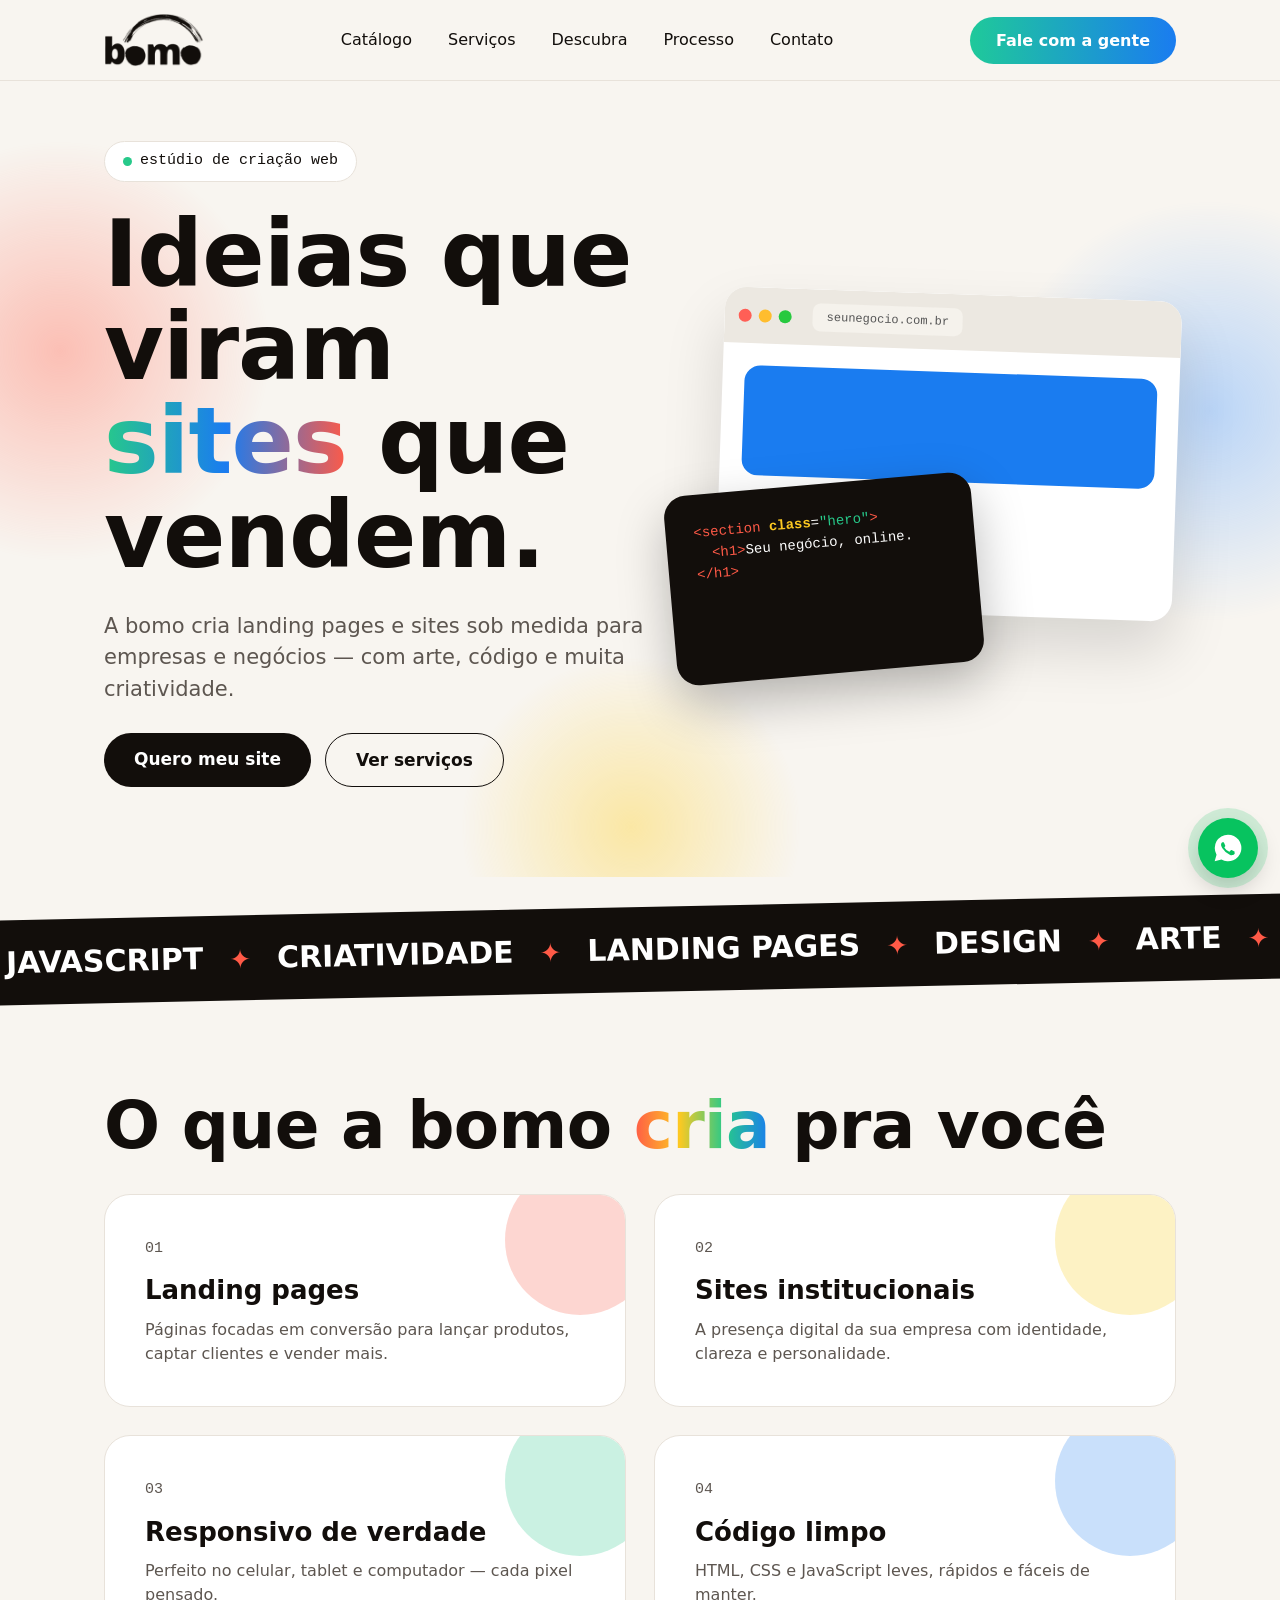
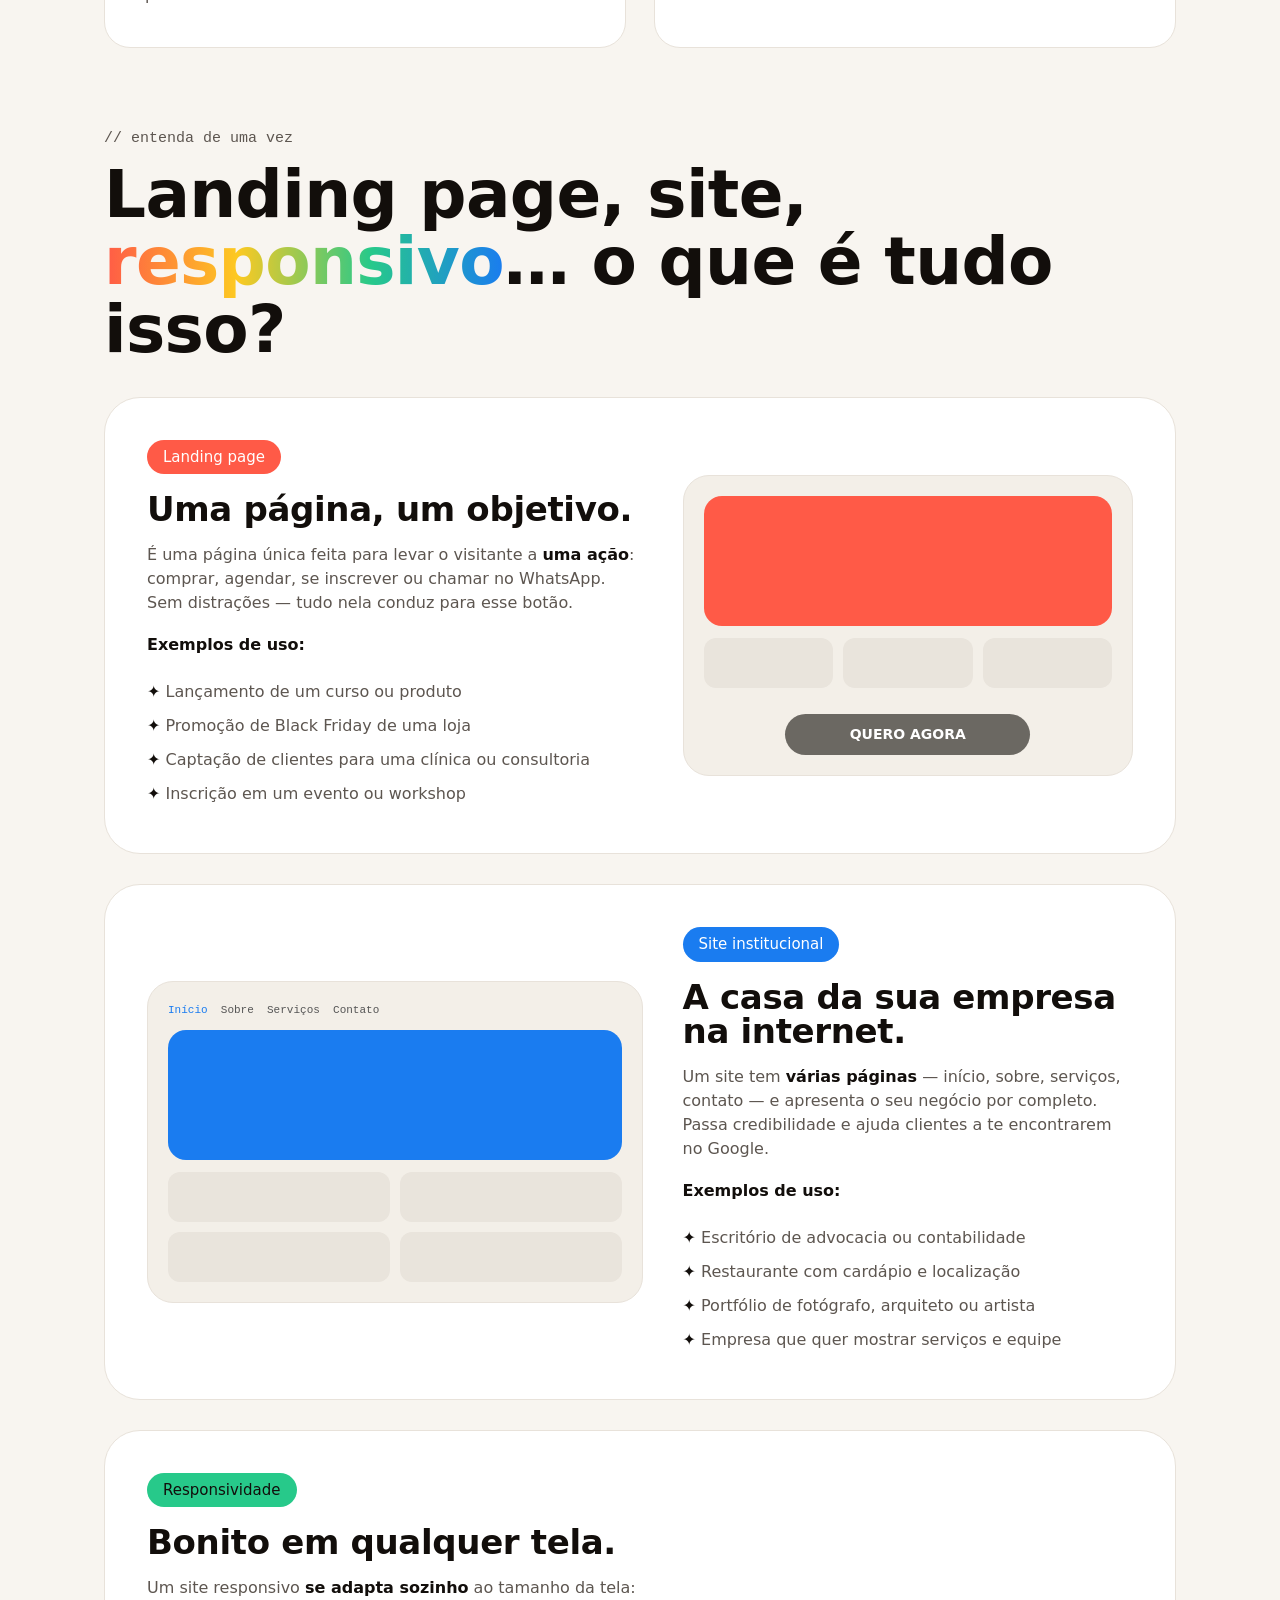
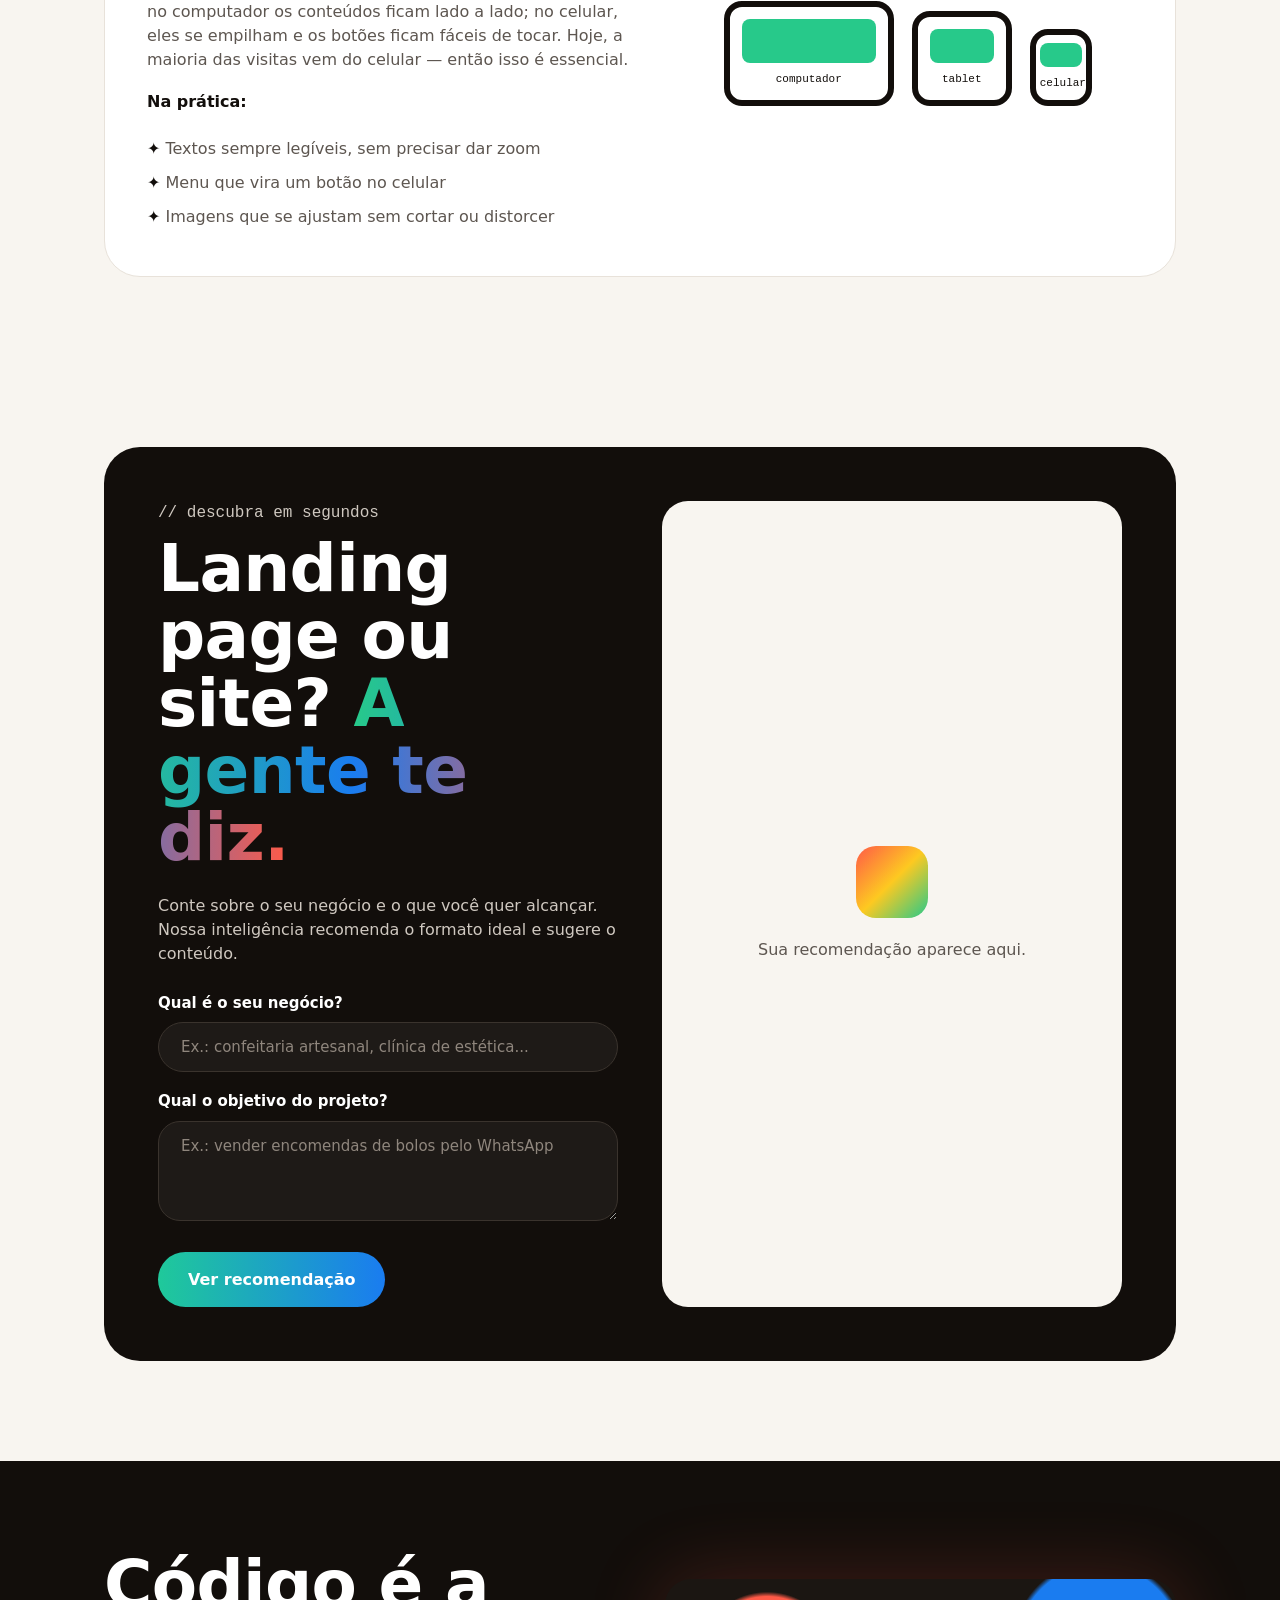
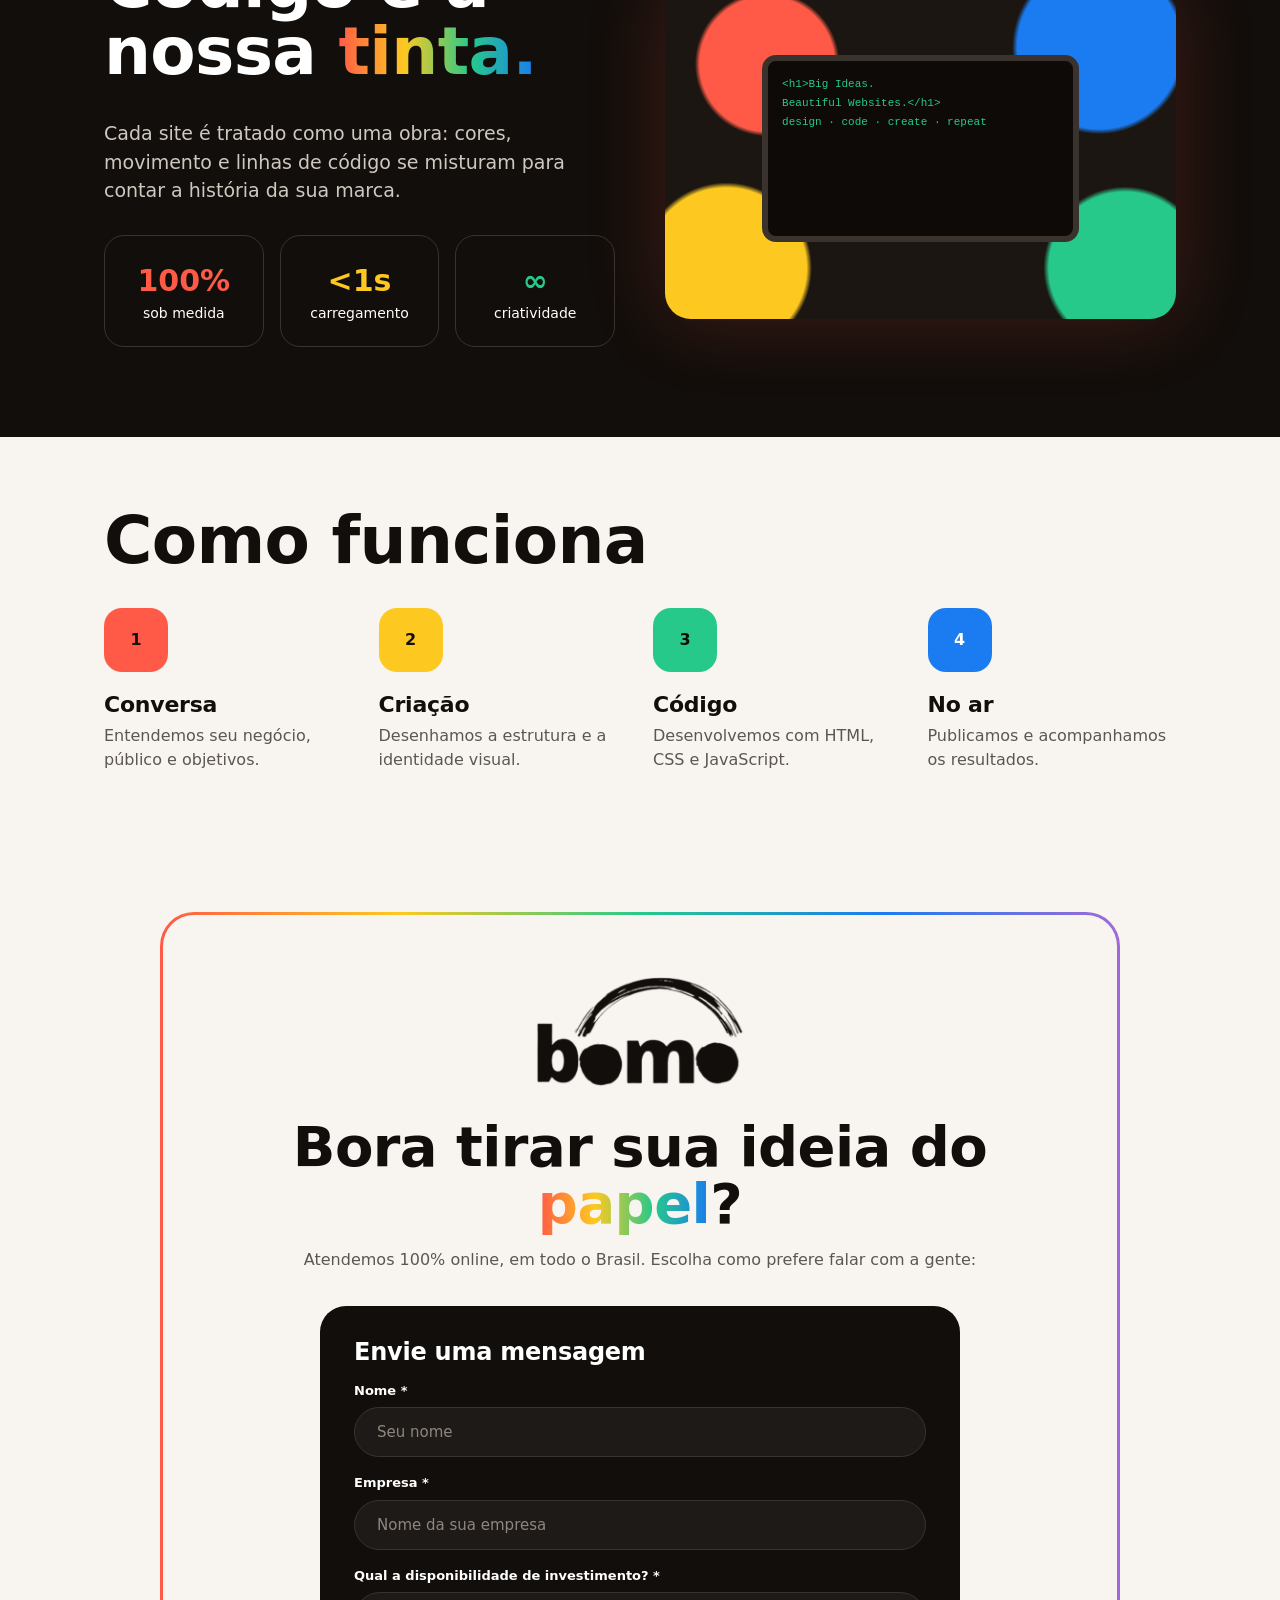
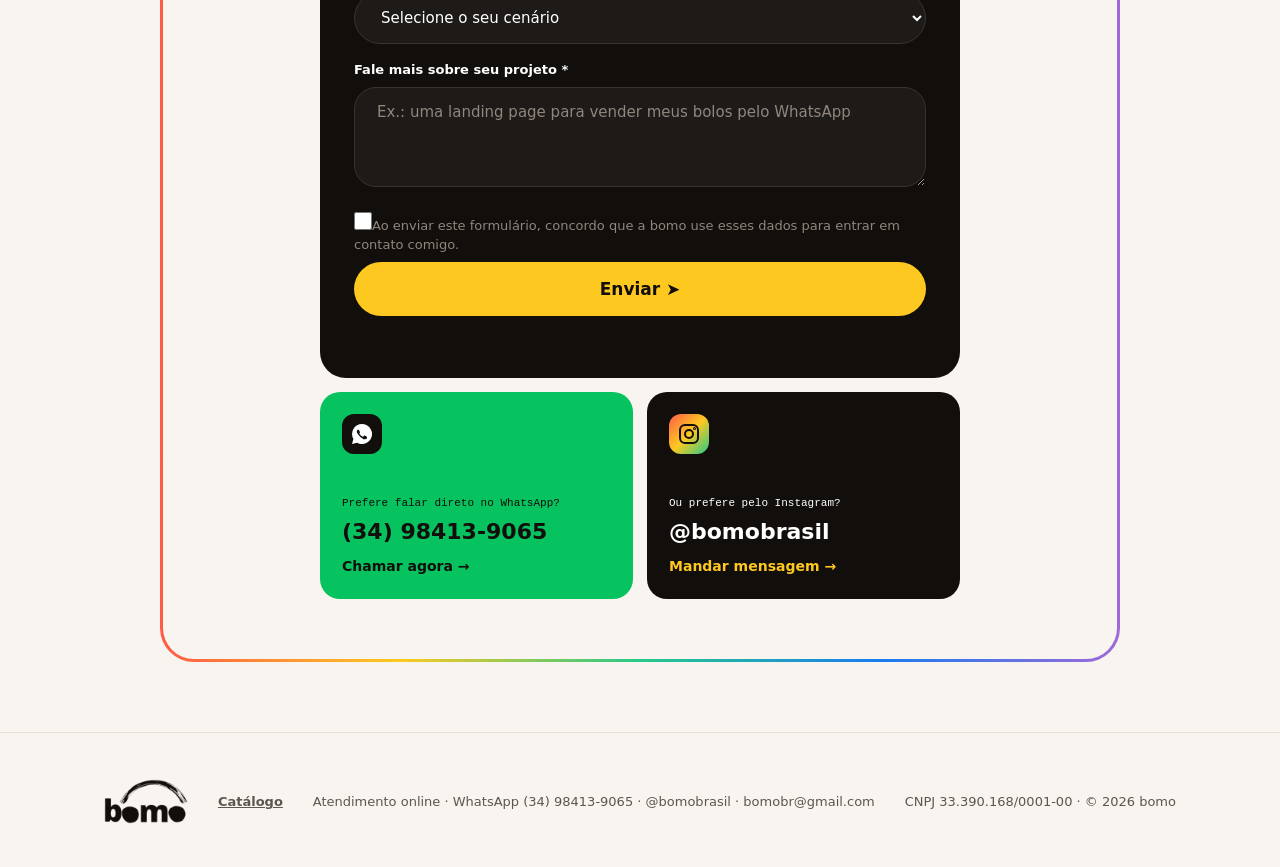
==== index.html @ 358230e6 "Enviar pastas css, js e img organizadas" ====
<!DOCTYPE html>
<html lang="pt-BR">
<head>
<meta charset="utf-8">
<meta name="viewport" content="width=device-width, initial-scale=1, viewport-fit=cover">
<meta http-equiv="Content-Security-Policy" content="default-src 'none'; script-src 'self'; style-src 'self' 'unsafe-inline'; img-src 'self' data:; connect-src 'self'; form-action 'none'; base-uri 'none'">
<meta name="referrer" content="no-referrer">
<meta name="description" content="bomo — estúdio de criação web: landing pages, sites e placas QR Code/NFC.">
<link rel="icon" href="img/favicon.png" type="image/png" sizes="128x128">
<link rel="icon" href="img/favicon.svg" type="image/svg+xml">
<title>bomo — Landing pages criativas e sites sob medida</title>
<link rel="stylesheet" href="css/style.css">
</head>
<body>
<header><div class="w">
<a class="logo" href="#" aria-label="bomo"><img src="img/logo.webp" alt="bomo" width="440" height="236"></a>
<nav class="h"><a href="catalogo.html">Catálogo</a><a href="#servicos">Serviços</a><a href="#descubra">Descubra</a><a href="#processo">Processo</a><a href="#contato">Contato</a></nav>
<a class="btn gr" href="#contato">Fale com a gente</a>
</div></header>

<main class="home">
<div class="hero">
<div class="bl" style="width:420px;height:420px;background:#ff8a7a;left:-150px;top:60px"></div>
<div class="bl" style="width:420px;height:420px;background:#7db6ff;right:-140px;top:120px"></div>
<div class="bl" style="width:340px;height:340px;background:#fdd95a;left:36%;bottom:-120px"></div>
<div class="w">
<div>
<span class="pill mono">estúdio de criação web</span>
<h1>Ideias que viram <span class="gt">sites</span> que vendem.</h1>
<p class="l">A bomo cria landing pages e sites sob medida para empresas e negócios — com arte, código e muita criatividade.</p>
<div class="btns"><a class="btn k" href="#contato">Quero meu site</a><a class="btn o" href="#servicos">Ver serviços</a></div>
</div>
<div class="mock">
<div class="br"><div class="bar"><i></i><i></i><i></i><span class="mono">seunegocio.com.br</span></div><div class="hb"></div><div class="row" style="display:flex;gap:10px;margin:0 22px"><i style="width:80px;height:44px;border-radius:12px;background:#27c98a"></i><i style="width:90px;height:44px;border-radius:12px;background:#ece8e1"></i></div></div>
<div class="code mono"><em>&lt;section</em> <b>class</b>=<s>"hero"</s><em>&gt;</em><br>&nbsp;&nbsp;<em>&lt;h1&gt;</em>Seu negócio, online.<br><em>&lt;/h1&gt;</em></div>
</div></div></div>

<div class="mq"><div id="m1"></div></div>

<section id="servicos"><div class="w">
<h2>O que a bomo <span class="gt2">cria</span> pra você</h2>
<div class="g2">
<div class="cd"><small class="mono">01</small><h3>Landing pages</h3><p>Páginas focadas em conversão para lançar produtos, captar clientes e vender mais.</p></div>
<div class="cd" style="--c:#fdeeb0"><small class="mono">02</small><h3>Sites institucionais</h3><p>A presença digital da sua empresa com identidade, clareza e personalidade.</p></div>
<div class="cd" style="--c:#b9ecd8"><small class="mono">03</small><h3>Responsivo de verdade</h3><p>Perfeito no celular, tablet e computador — cada pixel pensado.</p></div>
<div class="cd" style="--c:#b7d6fa"><small class="mono">04</small><h3>Código limpo</h3><p>HTML, CSS e JavaScript leves, rápidos e fáceis de manter.</p></div>
</div></div></section>

<section style="padding-top:10px"><div class="w">
<div class="eb mono">// entenda de uma vez</div>
<h2>Landing page, site, <span class="gt2">responsivo</span>… o que é tudo isso?</h2>
<div class="ex"><div><span class="tag" style="background:#ff5a47">Landing page</span><h3>Uma página, um objetivo.</h3><p>É uma página única feita para levar o visitante a <b>uma ação</b>: comprar, agendar, se inscrever ou chamar no WhatsApp. Sem distrações — tudo nela conduz para esse botão.</p><p><b>Exemplos de uso:</b></p><ul><li>Lançamento de um curso ou produto</li><li>Promoção de Black Friday de uma loja</li><li>Captação de clientes para uma clínica ou consultoria</li><li>Inscrição em um evento ou workshop</li></ul></div>
<div class="art"><div class="a" style="background:#ff5a47"></div><div class="row"><i></i><i></i><i></i></div><span class="cta">QUERO AGORA</span></div></div>
<div class="ex rv"><div><span class="tag" style="background:#1a7cf0">Site institucional</span><h3>A casa da sua empresa na internet.</h3><p>Um site tem <b>várias páginas</b> — início, sobre, serviços, contato — e apresenta o seu negócio por completo. Passa credibilidade e ajuda clientes a te encontrarem no Google.</p><p><b>Exemplos de uso:</b></p><ul><li>Escritório de advocacia ou contabilidade</li><li>Restaurante com cardápio e localização</li><li>Portfólio de fotógrafo, arquiteto ou artista</li><li>Empresa que quer mostrar serviços e equipe</li></ul></div>
<div class="art"><div class="mono" style="font-size:11px;color:#1a7cf0;margin-bottom:12px">Início &nbsp;<span style="color:#555">Sobre &nbsp;Serviços &nbsp;Contato</span></div><div class="a" style="background:#1a7cf0"></div><div class="row"><i></i><i></i></div><div class="row" style="margin-top:10px"><i></i><i></i></div></div></div>
<div class="ex" style="grid-template-columns:1.1fr 1fr"><div><span class="tag" style="background:#27c98a;color:#120e0b">Responsividade</span><h3>Bonito em qualquer tela.</h3><p>Um site responsivo <b>se adapta sozinho</b> ao tamanho da tela: no computador os conteúdos ficam lado a lado; no celular, eles se empilham e os botões ficam fáceis de tocar. Hoje, a maioria das visitas vem do celular — então isso é essencial.</p><p><b>Na prática:</b></p><ul><li>Textos sempre legíveis, sem precisar dar zoom</li><li>Menu que vira um botão no celular</li><li>Imagens que se ajustam sem cortar ou distorcer</li></ul></div>
<div class="dev"><div style="width:170px"><i style="height:44px"></i>computador</div><div style="width:100px"><i></i>tablet</div><div style="width:62px;padding:8px 4px"><i style="height:24px"></i>celular</div></div></div>
</div></section>

<section id="descubra"><div class="w"><div class="dark">
<div><div class="mono" style="color:#cfc8c0;margin-bottom:10px">// descubra em segundos</div>
<h2 style="color:#fff;margin-bottom:22px">Landing page ou site? <span class="gt">A gente te diz.</span></h2>
<p class="l">Conte sobre o seu negócio e o que você quer alcançar. Nossa inteligência recomenda o formato ideal e sugere o conteúdo.</p>
<label for="dn">Qual é o seu negócio?</label><input id="dn" placeholder="Ex.: confeitaria artesanal, clínica de estética...">
<label for="do">Qual o objetivo do projeto?</label><textarea id="do" placeholder="Ex.: vender encomendas de bolos pelo WhatsApp"></textarea>
<button class="btn gr" style="margin-top:24px;padding:18px 30px" id="dbtn">Ver recomendação</button></div>
<div class="res" id="res"><div class="ic"></div><p>Sua recomendação aparece aqui.</p></div>
</div></div></section>

<div class="ink"><div class="w">
<div><h2 style="color:#fff">Código é a nossa <span class="gt2">tinta.</span></h2><p class="l">Cada site é tratado como uma obra: cores, movimento e linhas de código se misturam para contar a história da sua marca.</p>
<div class="st"><div><b style="color:#ff5a47">100%</b>sob medida</div><div><b style="color:#fdc921">&lt;1s</b>carregamento</div><div><b style="color:#27c98a">∞</b>criatividade</div></div></div>
<div class="splash"><div class="mono">&lt;h1&gt;Big Ideas.<br>Beautiful Websites.&lt;/h1&gt;<br>design · code · create · repeat</div></div>
</div></div>

<section id="processo"><div class="w"><h2>Como funciona</h2>
<div class="steps">
<div><i style="background:#ff5a47">1</i><h3>Conversa</h3><p>Entendemos seu negócio, público e objetivos.</p></div>
<div><i style="background:#fdc921">2</i><h3>Criação</h3><p>Desenhamos a estrutura e a identidade visual.</p></div>
<div><i style="background:#27c98a">3</i><h3>Código</h3><p>Desenvolvemos com HTML, CSS e JavaScript.</p></div>
<div><i style="background:#1a7cf0;color:#fff">4</i><h3>No ar</h3><p>Publicamos e acompanhamos os resultados.</p></div>
</div></div></section>

<section id="contato"><div class="w"><div class="ct">
<a class="logo" href="#" aria-label="bomo"><img src="img/logo.webp" alt="bomo" width="440" height="236"></a>
<h2>Bora tirar sua ideia do <span class="gt2">papel</span>?</h2>
<p style="color:var(--mut)">Atendemos 100% online, em todo o Brasil. Escolha como prefere falar com a gente:</p>
<form class="fm" id="fm" novalidate>
<h3>Envie uma mensagem</h3>
<label for="fn">Nome *</label><input id="fn" placeholder="Seu nome" autocomplete="name">
<label for="fo">Empresa *</label><input id="fo" placeholder="Nome da sua empresa" autocomplete="organization">
<label for="fi">Qual a disponibilidade de investimento? *</label>
<select id="fi"><option value="">Selecione o seu cenário</option><option value="R$ 500">Até R$ 500</option><option value="R$ 1.000">Até R$ 1.000</option><option value="R$ 1.500">Até R$ 1.500</option><option value="R$ 3.000">Até R$ 3.000</option><option value="R$ 5.000">Até R$ 5.000</option></select>
<label for="fp">Fale mais sobre seu projeto *</label><textarea id="fp" placeholder="Ex.: uma landing page para vender meus bolos pelo WhatsApp"></textarea>
<label class="ck"><input type="checkbox" id="fc"><span>Ao enviar este formulário, concordo que a bomo use esses dados para entrar em contato comigo.</span></label>
<input id="fh" tabindex="-1" autocomplete="off" aria-hidden="true" style="position:absolute;left:-9999px;width:1px;height:1px;opacity:0">
<button class="btn sd" type="submit">Enviar ➤</button><div class="err" id="err" role="alert"></div>
</form>
<div class="cc">
<a class="wa" id="wa2" href="https://wa.me/5534984139065" target="_blank" rel="noopener noreferrer"><svg width="40" height="40" viewBox="0 0 24 24" style="background:#120e0b;border-radius:12px;padding:8px;fill:#fff"><path d="M12 2a10 10 0 0 0-8.6 15L2 22l5.1-1.3A10 10 0 1 0 12 2zm5.2 14.1c-.2.6-1.300 1.200-1.800 1.200-.5.100-1.100.100-1.800-.1a13 13 0 0 1-5.800-5.100c-.4-.7-1-1.700-1-2.600 0-.9.5-1.400.7-1.600.2-.2.4-.2.6-.2h.4c.2 0 .4 0 .6.500l.8 1.900c.1.200.1.400 0 .5l-.4.600c-.1.200-.3.300-.1.600a7 7 0 0 0 3.300 2.900c.3.100.5.100.6-.1l.8-1c.2-.2.400-.2.600-.1l1.800.9c.2.100.4.200.4.300.1.200.1.800-.1 1.300z"/></svg><small>Prefere falar direto no WhatsApp?</small><b>(34) 98413-9065</b><span>Chamar agora →</span></a>
<a class="ig" href="https://instagram.com/bomobrasil" target="_blank" rel="noopener noreferrer"><svg width="40" height="40" viewBox="0 0 24 24" style="background:linear-gradient(135deg,#ff5a47,#fdc921,#27c98a);border-radius:12px;padding:8px;fill:none;stroke:#120e0b;stroke-width:2"><rect x="3" y="3" width="18" height="18" rx="5"/><circle cx="12" cy="12" r="4"/><circle cx="17.500" cy="6.500" r=".5"/></svg><small>Ou prefere pelo Instagram?</small><b>@bomobrasil</b><span>Mandar mensagem →</span></a>
</div></div></div></section>
</main>


<footer><div class="w"><a class="logo" href="#" aria-label="bomo"><img src="img/logo.webp" alt="bomo" width="440" height="236"></a><a href="catalogo.html" style="color:inherit;font-weight:700">Catálogo</a>
<span>Atendimento online · WhatsApp (34) 98413-9065 · @bomobrasil · bomobr@gmail.com</span>
<span>CNPJ 33.390.168/0001-00 · © 2026 bomo</span></div></footer>

<a class="fab" id="fab" href="https://wa.me/5534984139065" target="_blank" rel="noopener noreferrer" aria-label="WhatsApp"><svg viewBox="0 0 24 24"><path d="M12 2a10 10 0 0 0-8.600 15L2 22l5.100-1.300A10 10 0 1 0 12 2zm5.200 14.100c-.2.600-1.300 1.200-1.800 1.200-.5.100-1.100.100-1.800-.1a13 13 0 0 1-5.800-5.100c-.4-.7-1-1.700-1-2.600 0-.9.5-1.400.7-1.600.2-.2.4-.2.6-.2h.4c.2 0 .4 0 .6.500l.8 1.900c.1.200.1.400 0 .5l-.4.600c-.1.200-.3.300-.1.600a7 7 0 0 0 3.300 2.900c.3.100.5.100.6-.1l.8-1c.2-.2.400-.2.600-.1l1.800.9c.2.100.4.200.4.300.1.200.1.800-.1 1.300z"/></svg></a>

<script src="js/main.js"></script>
</body>
</html>
---- css/style.css ----
:root{--bg:#f8f5f0;--ink:#120e0b;--card:#fff;--mut:#5d5650;--line:#e8e2da;--r:#ff5a47;--y:#fdc921;--g:#27c98a;--b:#1a7cf0;box-sizing:border-box;padding-top:env(safe-area-inset-top,0px);padding-bottom:env(safe-area-inset-bottom,0px)}
@media(prefers-color-scheme:dark){:root:not([data-theme="light"]){--bg:#15110e;--ink:#f6f2ec;--card:#1f1a16;--mut:#b5aca3;--line:#2f2822}}
:root[data-theme="dark"]{--bg:#15110e;--ink:#f6f2ec;--card:#1f1a16;--mut:#b5aca3;--line:#2f2822}
html{scroll-padding-top:calc(90px + env(safe-area-inset-top,0px));scroll-behavior:auto}
*{box-sizing:border-box;margin:0}
body{background:var(--bg);color:var(--ink);font-family:system-ui,'Segoe UI',Arial,sans-serif;overflow-x:hidden;line-height:1.5}
h1,h2,h3,.hd{font-family:system-ui,'Segoe UI',Arial,sans-serif;font-weight:800;line-height:1.02;letter-spacing:-.01em}
.mono{font-family:ui-monospace,Consolas,monospace}
.w{max-width:1120px;margin:0 auto;padding:0 24px}
.gt{background:linear-gradient(90deg,#27c98a,#1a7cf0,#ff5a47);-webkit-background-clip:text;background-clip:text;color:transparent}
.gt2{background:linear-gradient(90deg,#ff5a47,#fdc921,#27c98a,#1a7cf0);-webkit-background-clip:text;background-clip:text;color:transparent}
header{position:sticky;top:env(safe-area-inset-top,0px);z-index:20;background:var(--bg);border-bottom:1px solid var(--line)}
header .w{display:flex;align-items:center;justify-content:space-between;height:80px}
.logo{font-family:system-ui,'Segoe UI',Arial,sans-serif;font-weight:800;font-size:34px;color:var(--ink);text-decoration:none;position:relative;letter-spacing:-.04em}
.logo:before{content:"";position:absolute;left:-2px;right:-2px;top:-4px;height:14px;border:3px solid var(--ink);border-bottom:0;border-radius:50% 50% 0 0}
nav{display:flex;gap:36px}nav a{color:var(--ink);text-decoration:none;font-weight:500}
.cat nav.h,body:not(.cat) nav.c{display:none}
.btn{display:inline-block;border:0;cursor:pointer;font:700 17px system-ui,'Segoe UI',Arial,sans-serif;padding:16px 30px;border-radius:99px;text-decoration:none;color:var(--ink);transition:transform .2s}
.btn:hover{transform:translateY(-2px)}
.btn.k{background:#120e0b;color:#fff}.btn.o{border:1.5px solid var(--ink);background:transparent}
.btn.gr{background:linear-gradient(90deg,#1fc99a,#1a7cf0,#ff5a47);background-size:200%;color:#fff;padding:14px 26px;font-size:16px}
@keyframes sh{to{background-position:100% 0}}
.hero{position:relative;padding:60px 0 90px;overflow:hidden}
.bl{position:absolute;border-radius:50%;opacity:.5;-webkit-mask-image:radial-gradient(closest-side,#000,transparent);mask-image:radial-gradient(closest-side,#000,transparent);z-index:0}
.hero .w{position:relative;z-index:1;display:grid;grid-template-columns:1.1fr 1fr;gap:30px;align-items:center}
.pill{display:inline-flex;gap:8px;align-items:center;border:1px solid var(--line);background:var(--card);padding:8px 18px;border-radius:99px;font-size:15px;margin-bottom:26px}
.pill:before{content:"";width:9px;height:9px;border-radius:50%;background:var(--g)}
.hero h1{font-size:clamp(46px,7.4vw,92px)}
.hero p.l{color:var(--mut);font-size:21px;margin:28px 0;max-width:560px}
.btns{display:flex;gap:14px;flex-wrap:wrap}
.mock{position:relative;height:420px}
.br{position:absolute;right:0;top:40px;width:92%;background:var(--card);border-radius:22px;box-shadow:0 30px 60px #0002;transform:rotate(2deg);overflow:hidden;height:320px}
.br .bar{background:#ece8e1;padding:14px;display:flex;gap:7px;align-items:center}
.br .bar i{width:13px;height:13px;border-radius:50%;background:#ff5f56}.br .bar i:nth-child(2){background:#ffbd2e}.br .bar i:nth-child(3){background:#27c93f}
.br .bar span{margin-left:14px;background:#f5f2ec;padding:5px 14px;border-radius:8px;font-size:12px;color:#555}
.br .hb{margin:22px;height:110px;border-radius:16px;background:#1a7cf0}
.code{position:absolute;left:-10px;bottom:0;width:62%;background:#120e0b;color:#fff;border-radius:22px;padding:28px;font-size:14px;transform:rotate(-5deg);box-shadow:0 20px 50px #0004;min-height:190px}
.code b{color:#fdc921}.code em{color:#ff5a47;font-style:normal}.code s{color:#27c98a;text-decoration:none}
.mq{background:#120e0b;color:#fff;transform:rotate(-1.2deg);margin:30px -20px;overflow:hidden;padding:20px 0;white-space:nowrap}
.mq div{display:inline-block;animation:mv 28s linear infinite}
.mq span{font-family:system-ui,'Segoe UI',Arial,sans-serif;font-weight:800;font-size:30px;margin:0 26px;text-transform:uppercase}
.mq span:nth-child(4n+2)+i{color:#1a7cf0}.mq i{font-style:normal;color:#ff5a47;font-size:26px}
@keyframes mv{to{transform:translateX(-50%)}}
section{padding:70px 0}
.eb{color:var(--mut);font-size:15px;margin-bottom:10px}
h2{font-size:clamp(34px,5.4vw,66px);margin-bottom:34px}
.g2{display:grid;grid-template-columns:1fr 1fr;gap:28px}
.cd{position:relative;overflow:hidden;background:var(--card);border:1px solid var(--line);border-radius:26px;padding:40px}
.cd:after{content:"";position:absolute;right:-30px;top:-30px;width:150px;height:150px;border-radius:50%;background:var(--c,#fcc9c2);opacity:.75}
.cd small{color:var(--mut);font-size:15px}.cd h3{font-size:26px;margin:16px 0 12px;font-weight:700;letter-spacing:0;line-height:1.15;position:relative;z-index:1}
.cd p{color:var(--mut);position:relative;z-index:1}
.ex{display:grid;grid-template-columns:1.1fr 1fr;gap:40px;align-items:center;background:var(--card);border:1px solid var(--line);border-radius:36px;padding:42px;margin-bottom:30px}
.tag{display:inline-block;color:#fff;font-weight:500;font-size:15px;padding:6px 16px;border-radius:99px;margin-bottom:18px}
.ex h3{font-size:34px;margin-bottom:16px}.ex p{color:var(--mut);margin-bottom:18px}.ex p b{color:var(--ink)}
.ex ul{list-style:none;padding:0;color:var(--mut)}.ex li{padding:5px 0}.ex li:before{content:"✦ ";color:var(--ink)}
.ex.rv .art{order:-1}
.art{background:#f3efe8;border:1px solid var(--line);border-radius:26px;padding:20px;min-height:260px}
.art .a{height:130px;border-radius:18px;margin-bottom:12px}.art .row{display:flex;gap:10px}.art .row i{flex:1;height:50px;border-radius:12px;background:#e9e4dc}
.art .cta{display:block;text-align:center;margin:26px auto 0;width:60%;background:#6b6862;color:#fff;border-radius:99px;padding:10px;font-size:14px;font-weight:700}
.dev{display:flex;gap:18px;align-items:flex-end;justify-content:center}
.dev div{border:6px solid #120e0b;border-radius:18px;padding:12px;background:#fff;text-align:center;font-size:11px;font-family:ui-monospace,Consolas,monospace}
.dev div i{display:block;background:var(--g);border-radius:8px;height:34px;margin-bottom:8px}
.dark{background:#120e0b;color:#fff;border-radius:36px;padding:54px;display:grid;grid-template-columns:1fr 1fr;gap:44px;position:relative;overflow:hidden}
.dark p.l{color:#cfc8c0;margin-bottom:26px}
.dark label{display:block;font-weight:700;font-size:15px;margin:18px 0 8px}
input,select,textarea{width:100%;font:500 15px system-ui,'Segoe UI',Arial,sans-serif;background:#1e1a17;border:1px solid #3a332d;color:#fff;border-radius:99px;padding:15px 22px;outline:0}
textarea{border-radius:22px;min-height:100px;resize:vertical}input:focus,select:focus,textarea:focus{border-color:var(--g)}
::placeholder{color:#8f867d}
.res{background:#f8f5f0;color:#120e0b;border-radius:26px;padding:40px;display:flex;flex-direction:column;align-items:center;justify-content:center;text-align:center;min-height:380px}
.res .ic{width:72px;height:72px;border-radius:20px;background:linear-gradient(135deg,#ff5a47,#fdc921,#27c98a);margin-bottom:20px}
.res h3{font-size:28px;margin-bottom:10px}.res p{color:#5d5650}
.ink{background:#120e0b;color:#fff;padding:90px 0;margin-top:30px}
.ink .w{display:grid;grid-template-columns:1fr 1fr;gap:50px;align-items:center}
.ink p.l{color:#cfc8c0;font-size:19px;margin:22px 0 30px}
.st{display:grid;grid-template-columns:repeat(3,1fr);gap:16px}.st div{border:1px solid #3a332d;border-radius:20px;padding:22px 10px;text-align:center;font-size:14px}.st b{display:block;font-family:system-ui,'Segoe UI',Arial,sans-serif;font-size:30px}
.splash{height:340px;border-radius:26px;background:radial-gradient(circle at 20% 25%,#ff5a47 0 14%,transparent 15%),radial-gradient(circle at 85% 20%,#1a7cf0 0 16%,transparent 17%),radial-gradient(circle at 12% 85%,#fdc921 0 15%,transparent 16%),radial-gradient(circle at 90% 85%,#27c98a 0 14%,transparent 15%),#1b1612;display:grid;place-items:center;box-shadow:0 0 80px #ff5a4733}
.splash div{width:62%;height:55%;background:#0d0a08;border:6px solid #3a332d;border-radius:14px;padding:14px;font-size:11px;color:#27c98a;line-height:1.7}
.steps{display:grid;grid-template-columns:repeat(4,1fr);gap:26px}
.steps i{display:grid;place-items:center;width:64px;height:64px;border-radius:18px;font-style:normal;font-weight:800;margin-bottom:22px;color:#120e0b}
.steps h3{font-size:22px;margin-bottom:8px}.steps p{color:var(--mut)}
.ct{max-width:960px;margin:0 auto;border:3px solid transparent;border-radius:34px;background:linear-gradient(var(--bg),var(--bg)) padding-box,linear-gradient(90deg,#ff5a47,#fdc921,#27c98a,#1a7cf0,#a06ad8) border-box;padding:60px 40px;text-align:center}
.ct h2{font-size:clamp(32px,5vw,56px);margin-bottom:16px}
.fm{background:#120e0b;color:#fff;border-radius:26px;padding:34px;max-width:640px;margin:34px auto 14px;text-align:left}
.fm h3{font-size:24px;margin-bottom:6px;font-weight:700}.fm .r{display:flex;gap:10px}.fm .r input:first-child{width:80px;text-align:center;flex:none}
.fm label{display:block;font-size:13px;font-weight:700;margin:16px 0 7px}.fm label span{color:#8f867d;font-weight:400}
.ck{display:flex;gap:10px;align-items:flex-start;font-size:13px;margin:18px 0}.ck input{width:18px;height:18px;margin-top:2px;flex:none}
.sd{width:100%;background:var(--y);color:#120e0b;padding:17px}
.err{color:#ff8a7c;font-size:13px;margin-top:10px;min-height:18px}
.cc{display:grid;grid-template-columns:1fr 1fr;gap:14px;max-width:640px;margin:0 auto;text-align:left}
.cc a{border-radius:20px;padding:22px;text-decoration:none;display:block;position:relative;overflow:hidden}
.cc small{display:block;font-family:ui-monospace,Consolas,monospace;font-size:11px;margin:34px 0 4px}.cc b{font-family:system-ui,'Segoe UI',Arial,sans-serif;font-size:22px;display:block}.cc span{font-size:14px;font-weight:700;display:block;margin-top:8px}
.wa{background:#07c35f;color:#120e0b}.ig{background:#120e0b;color:#fff}.ig span{color:var(--y)}
.cat-h{text-align:center;position:relative;overflow:hidden;padding:80px 0 60px}.cat-h .w{position:relative;z-index:1}
.cat-h h1{font-size:clamp(40px,6.4vw,78px);margin:6px 0 26px}.cat-h p.l{color:var(--mut);max-width:640px;margin:0 auto 30px;font-size:18px}.cat-h .btns{justify-content:center}
.sv{display:flex;gap:22px;align-items:flex-start;margin-bottom:24px}
.sv i{flex:none;width:52px;height:52px;border-radius:14px;display:grid;place-items:center;font-style:normal;font-family:system-ui,'Segoe UI',Arial,sans-serif;font-weight:800;font-size:15px}
.sv h3{font-size:30px;margin:0 0 10px;font-weight:700}
.cd.dk{background:#120e0b;color:#fff;border-color:#120e0b}.cd.dk p{color:#cfc8c0}
.tri{display:grid;grid-template-columns:repeat(3,1fr);gap:14px;margin-top:22px;position:relative;z-index:1}
.tri div{border:1px solid #3a332d;border-radius:16px;padding:18px;font-size:12px;color:#cfc8c0}.tri b{display:block;color:#fff;font-family:system-ui,'Segoe UI',Arial,sans-serif;font-size:16px;margin:8px 0 4px}
footer{border-top:1px solid var(--line);padding:46px 0;font-size:13px;color:var(--mut)}
footer .w{display:flex;justify-content:space-between;align-items:center;gap:20px;flex-wrap:wrap}
.fab{position:fixed;right:22px;bottom:calc(22px + env(safe-area-inset-bottom,0px));z-index:30;width:60px;height:60px;border-radius:50%;background:#07c35f;display:grid;place-items:center;box-shadow:0 0 0 10px #07c35f2a,0 10px 24px #0003}
.fab svg{width:32px;height:32px;fill:#fff}
.cat .home,body:not(.cat) .catv{display:none}
@media(max-width:860px){nav{display:none}header .w{height:70px}.hero .w,.ex,.dark,.ink .w,.g2,.cc{grid-template-columns:1fr}.mock{height:360px}.steps{grid-template-columns:1fr 1fr}.ex.rv .art{order:0}.dark,.ex{padding:28px}.tri{grid-template-columns:1fr}.fm{padding:24px}.ct{padding:40px 16px}}
@media(prefers-reduced-motion:reduce){.mq div{animation:none}}

.logo:before{display:none}
.logo img{display:block;width:100px;height:auto}
.ct .logo img{width:210px;margin:0 auto 30px}
footer .logo img{width:84px}
@media(prefers-color-scheme:dark){:root:not([data-theme="light"]) .logo img{filter:invert(1)}}
:root[data-theme="dark"] .logo img{filter:invert(1)}
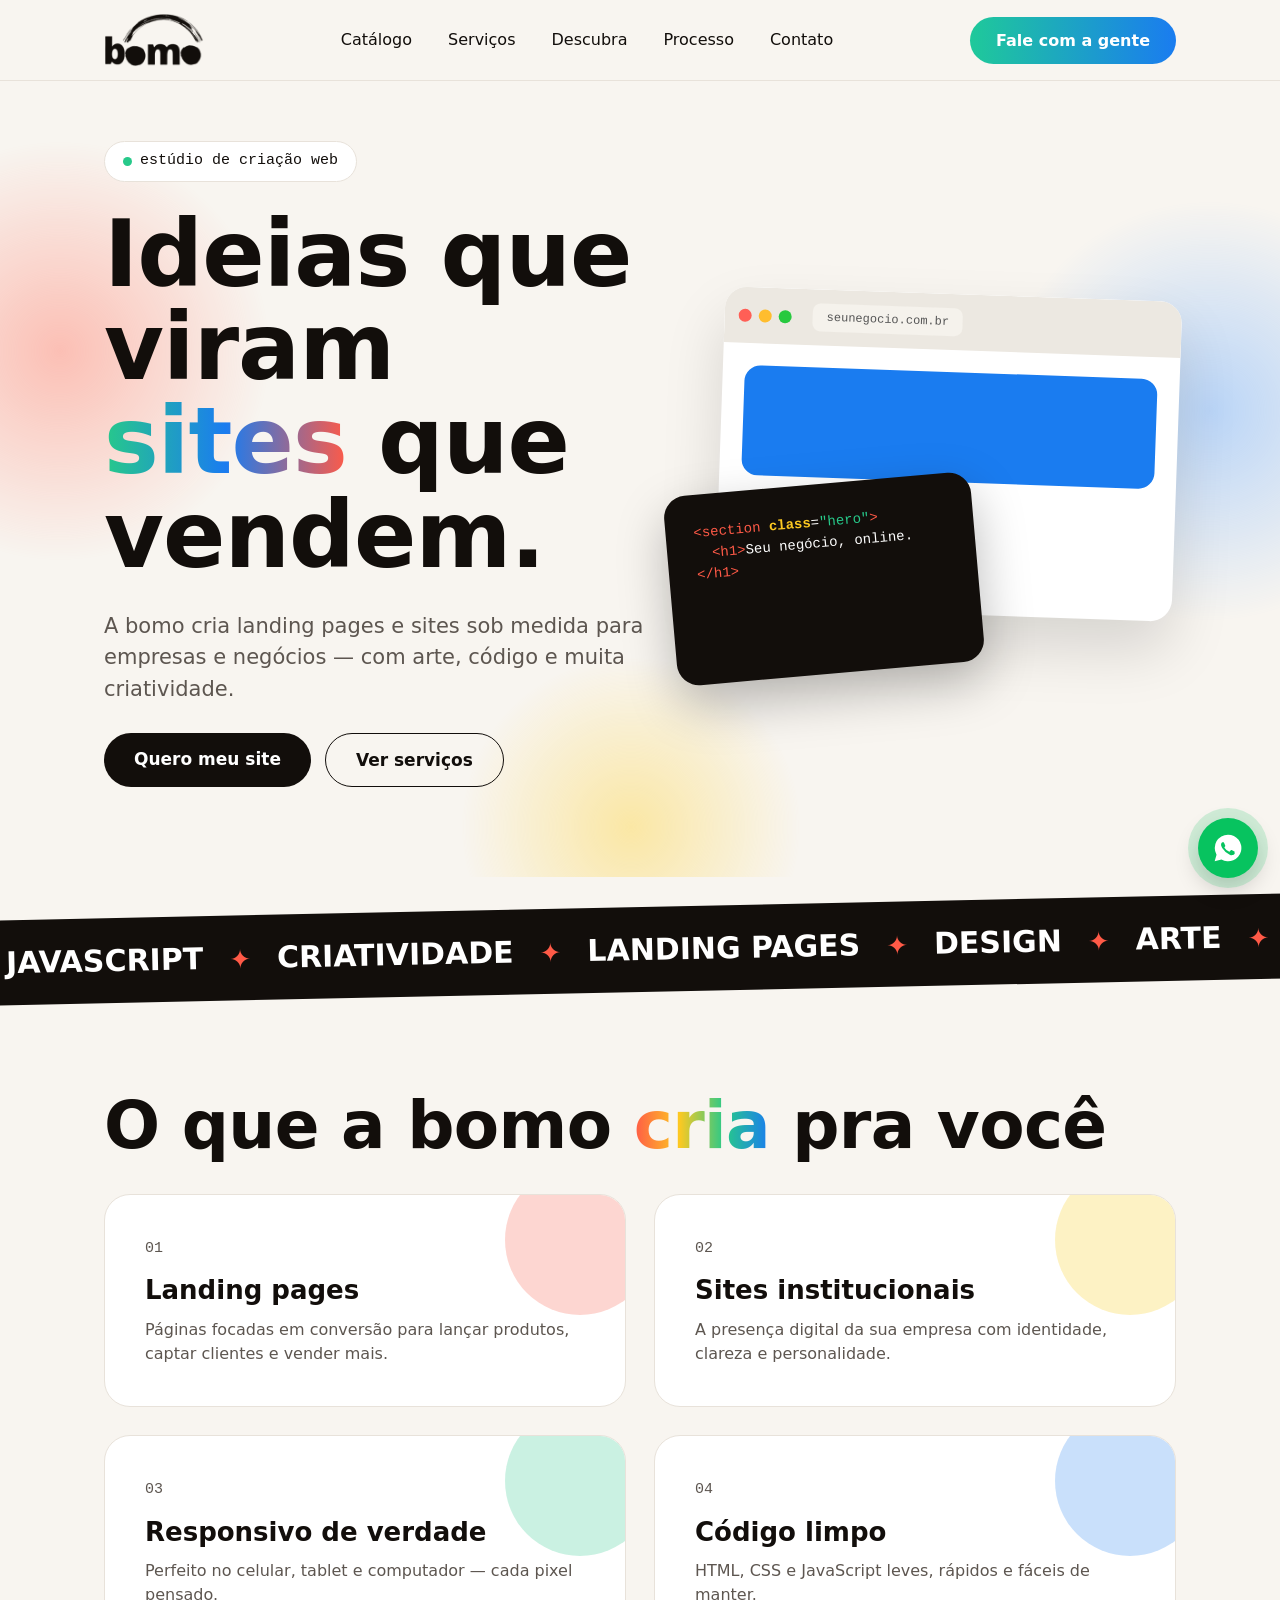
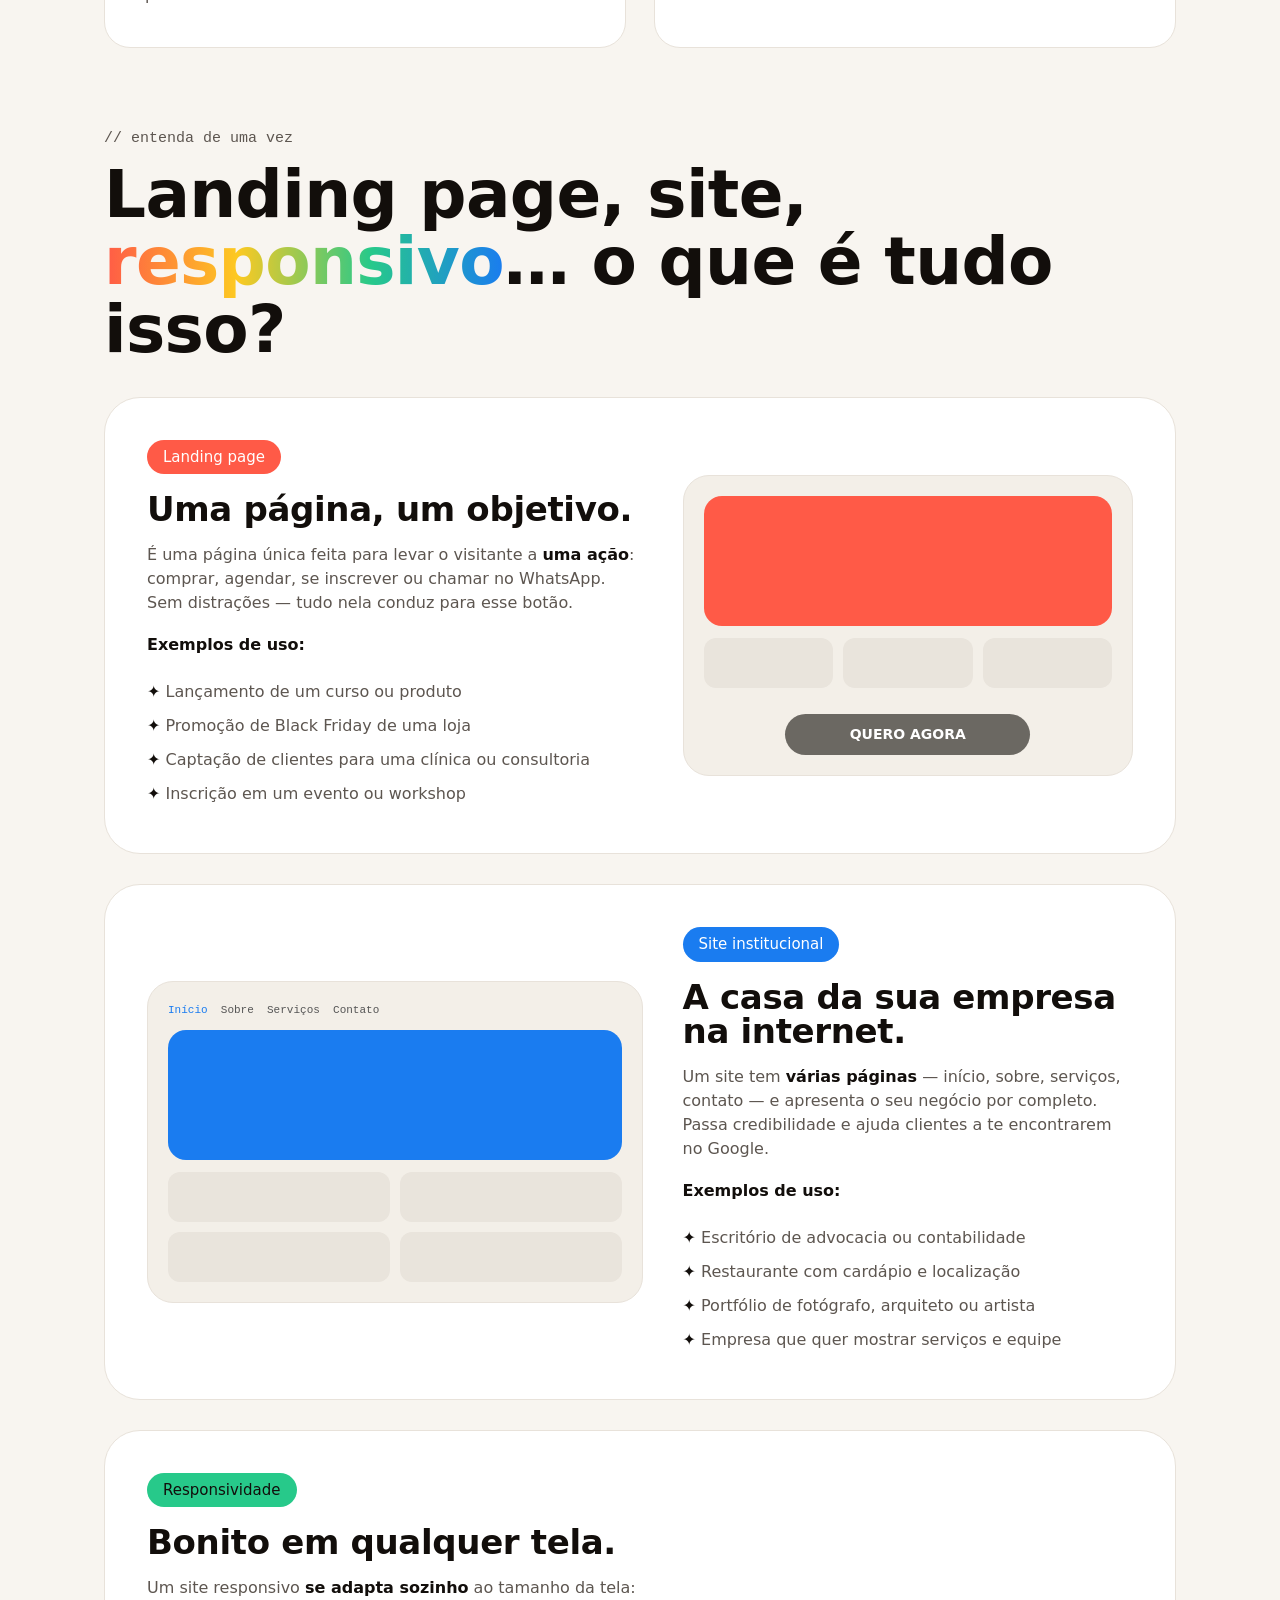
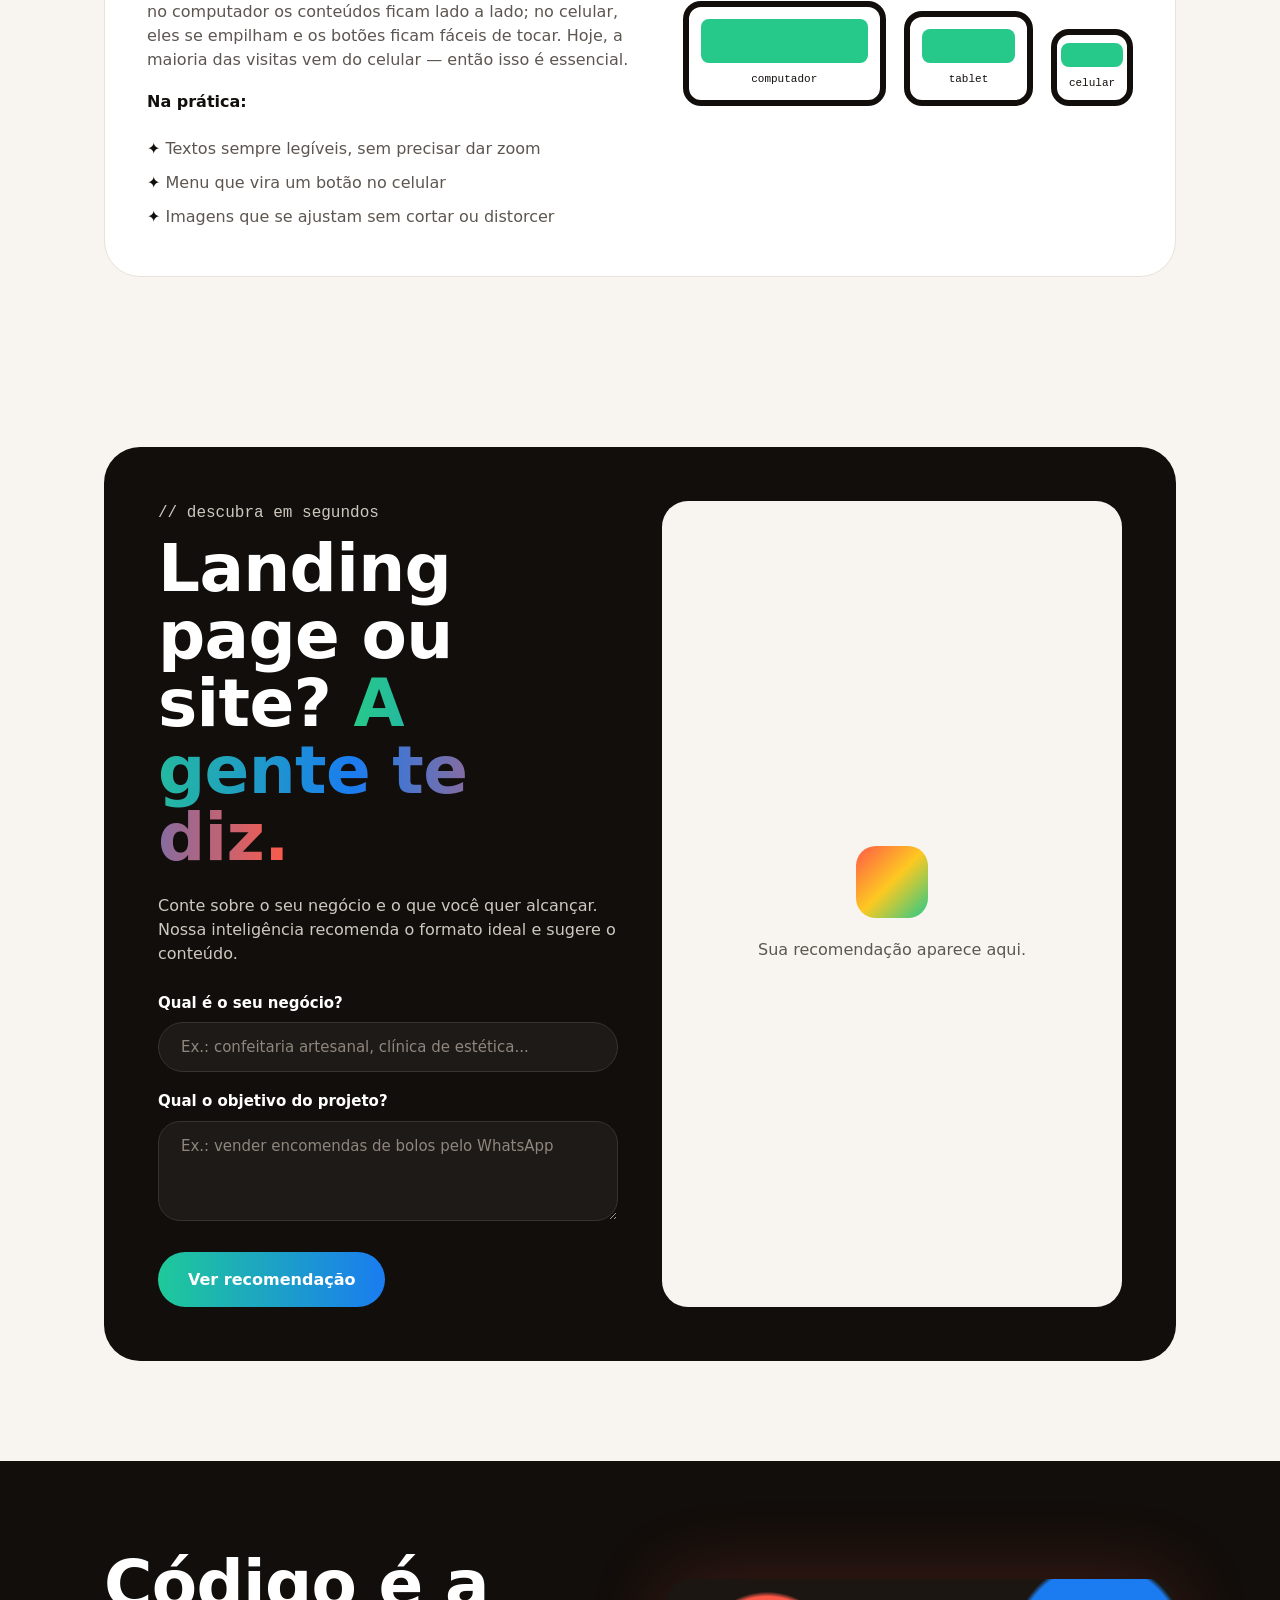
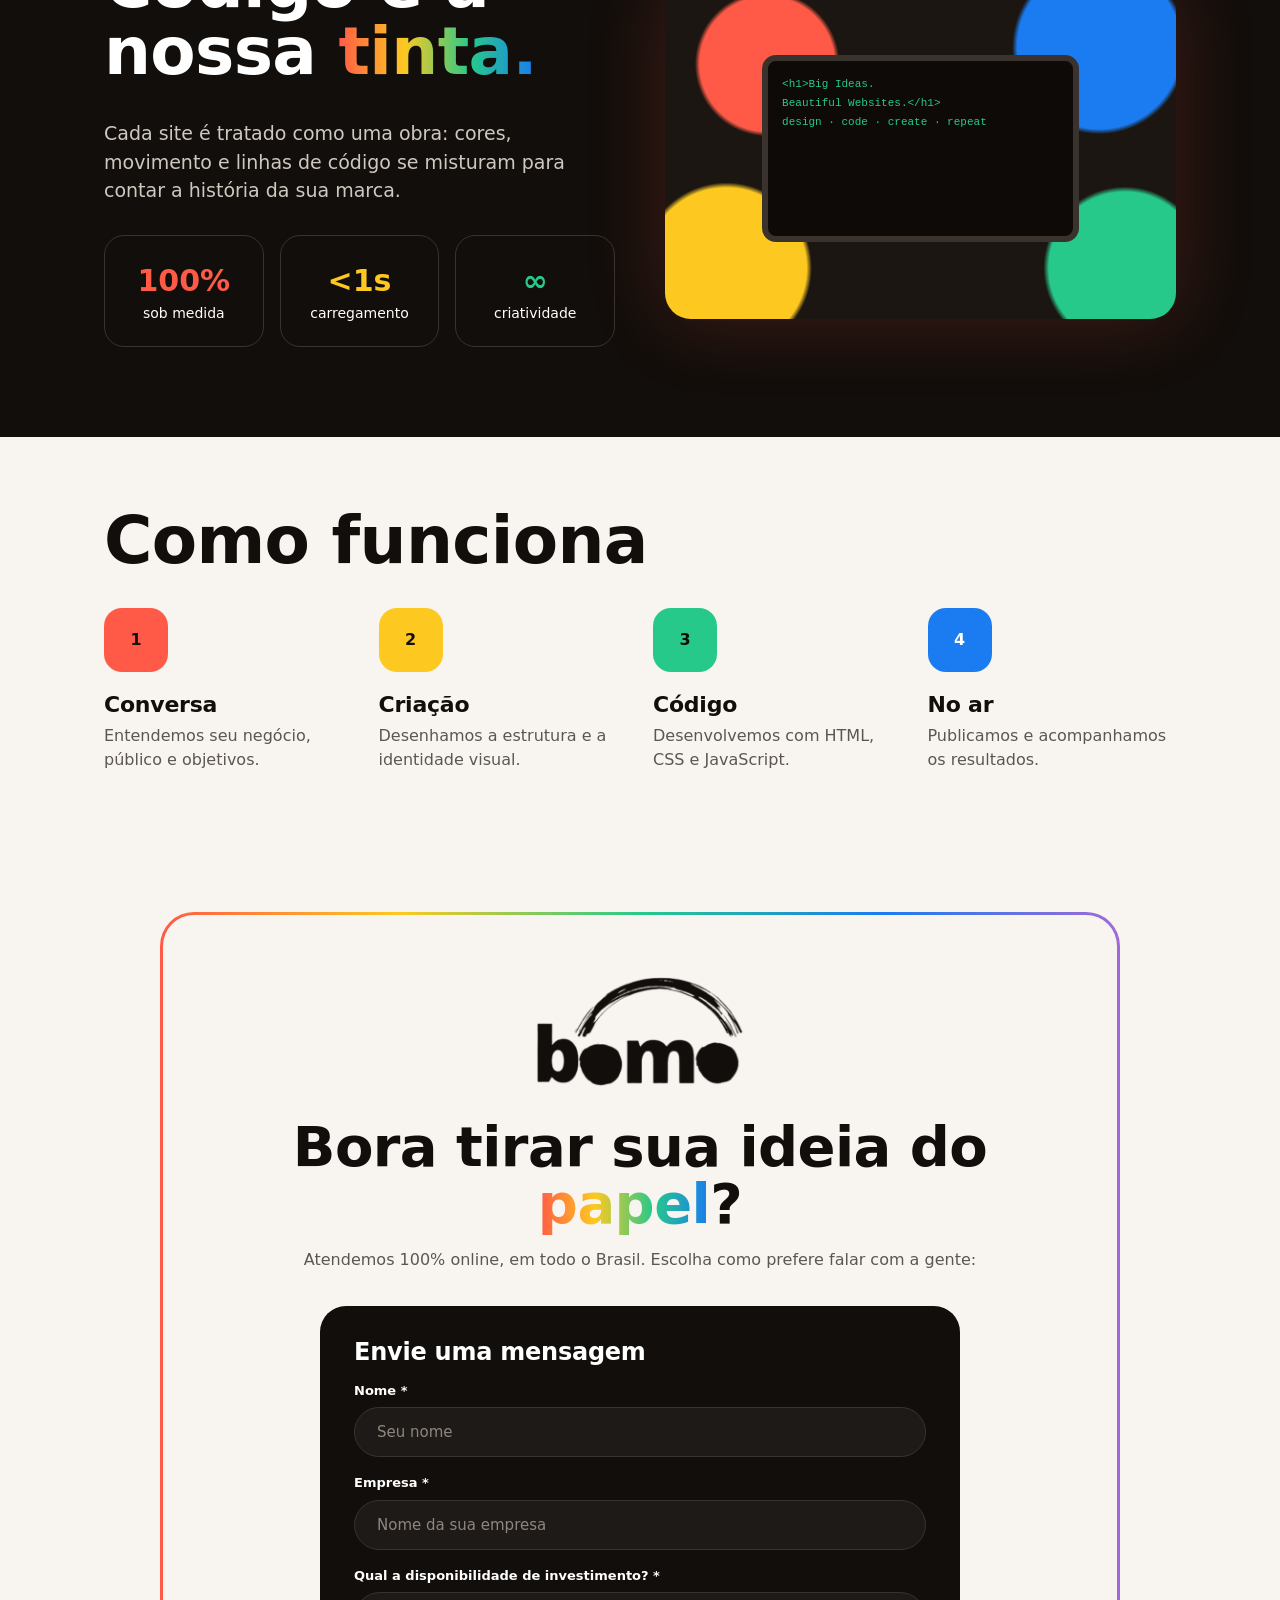
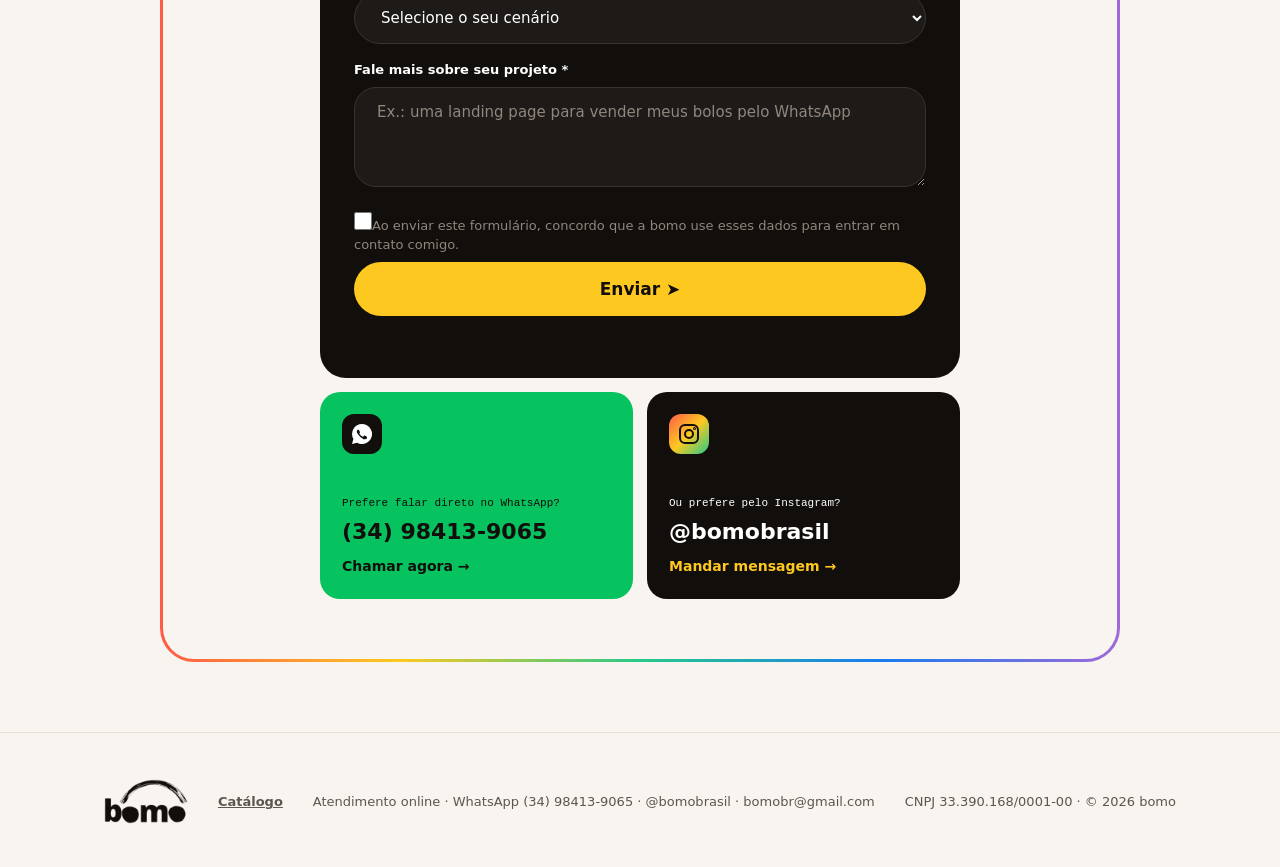
==== commit 828a481c: "Atualizar conteudo do site" ====
--- a/index.html
+++ b/index.html
@@ -53,8 +53,8 @@
 <div class="art"><div class="a" style="background:#ff5a47"></div><div class="row"><i></i><i></i><i></i></div><span class="cta">QUERO AGORA</span></div></div>
 <div class="ex rv"><div><span class="tag" style="background:#1a7cf0">Site institucional</span><h3>A casa da sua empresa na internet.</h3><p>Um site tem <b>várias páginas</b> — início, sobre, serviços, contato — e apresenta o seu negócio por completo. Passa credibilidade e ajuda clientes a te encontrarem no Google.</p><p><b>Exemplos de uso:</b></p><ul><li>Escritório de advocacia ou contabilidade</li><li>Restaurante com cardápio e localização</li><li>Portfólio de fotógrafo, arquiteto ou artista</li><li>Empresa que quer mostrar serviços e equipe</li></ul></div>
 <div class="art"><div class="mono" style="font-size:11px;color:#1a7cf0;margin-bottom:12px">Início &nbsp;<span style="color:#555">Sobre &nbsp;Serviços &nbsp;Contato</span></div><div class="a" style="background:#1a7cf0"></div><div class="row"><i></i><i></i></div><div class="row" style="margin-top:10px"><i></i><i></i></div></div></div>
-<div class="ex" style="grid-template-columns:1.1fr 1fr"><div><span class="tag" style="background:#27c98a;color:#120e0b">Responsividade</span><h3>Bonito em qualquer tela.</h3><p>Um site responsivo <b>se adapta sozinho</b> ao tamanho da tela: no computador os conteúdos ficam lado a lado; no celular, eles se empilham e os botões ficam fáceis de tocar. Hoje, a maioria das visitas vem do celular — então isso é essencial.</p><p><b>Na prática:</b></p><ul><li>Textos sempre legíveis, sem precisar dar zoom</li><li>Menu que vira um botão no celular</li><li>Imagens que se ajustam sem cortar ou distorcer</li></ul></div>
-<div class="dev"><div style="width:170px"><i style="height:44px"></i>computador</div><div style="width:100px"><i></i>tablet</div><div style="width:62px;padding:8px 4px"><i style="height:24px"></i>celular</div></div></div>
+<div class="ex"><div><span class="tag" style="background:#27c98a;color:#120e0b">Responsividade</span><h3>Bonito em qualquer tela.</h3><p>Um site responsivo <b>se adapta sozinho</b> ao tamanho da tela: no computador os conteúdos ficam lado a lado; no celular, eles se empilham e os botões ficam fáceis de tocar. Hoje, a maioria das visitas vem do celular — então isso é essencial.</p><p><b>Na prática:</b></p><ul><li>Textos sempre legíveis, sem precisar dar zoom</li><li>Menu que vira um botão no celular</li><li>Imagens que se ajustam sem cortar ou distorcer</li></ul></div>
+<div class="dev"><div style="flex:5.4"><i style="height:44px"></i>computador</div><div style="flex:3"><i></i>tablet</div><div style="flex:2;padding:8px 4px"><i style="height:24px"></i>celular</div></div></div>
 </div></section>
 
 <section id="descubra"><div class="w"><div class="dark">
--- a/css/style.css
+++ b/css/style.css
@@ -112,3 +112,15 @@
 footer .logo img{width:84px}
 @media(prefers-color-scheme:dark){:root:not([data-theme="light"]) .logo img{filter:invert(1)}}
 :root[data-theme="dark"] .logo img{filter:invert(1)}
+
+.dev div{min-width:0}
+@media(max-width:860px){.st{gap:8px}.st div{font-size:12px;padding:16px 4px}.st b{font-size:22px}.cd{padding:30px}}
+@media(max-width:480px){
+.btn.gr{padding:11px 16px;font-size:14px}.btns .btn{width:100%;text-align:center}
+.hero{padding:36px 0 60px}.hero p.l{font-size:18px}.mock{height:330px}.br{height:250px}.code{width:82%;padding:18px;font-size:12px;min-height:0}
+.dark,.ex{padding:22px;border-radius:26px}.ct{padding:32px 14px}.fm{padding:20px}
+.steps{grid-template-columns:1fr}.mq span{font-size:22px;margin:0 16px}
+.splash{height:250px}.splash div{width:78%}.cc a b{font-size:18px}
+.dev{gap:10px}.dev div{font-size:8px;border-width:4px;padding:8px 4px}
+.sv{flex-direction:column;gap:14px}.cd.sv>div{width:100%}
+}
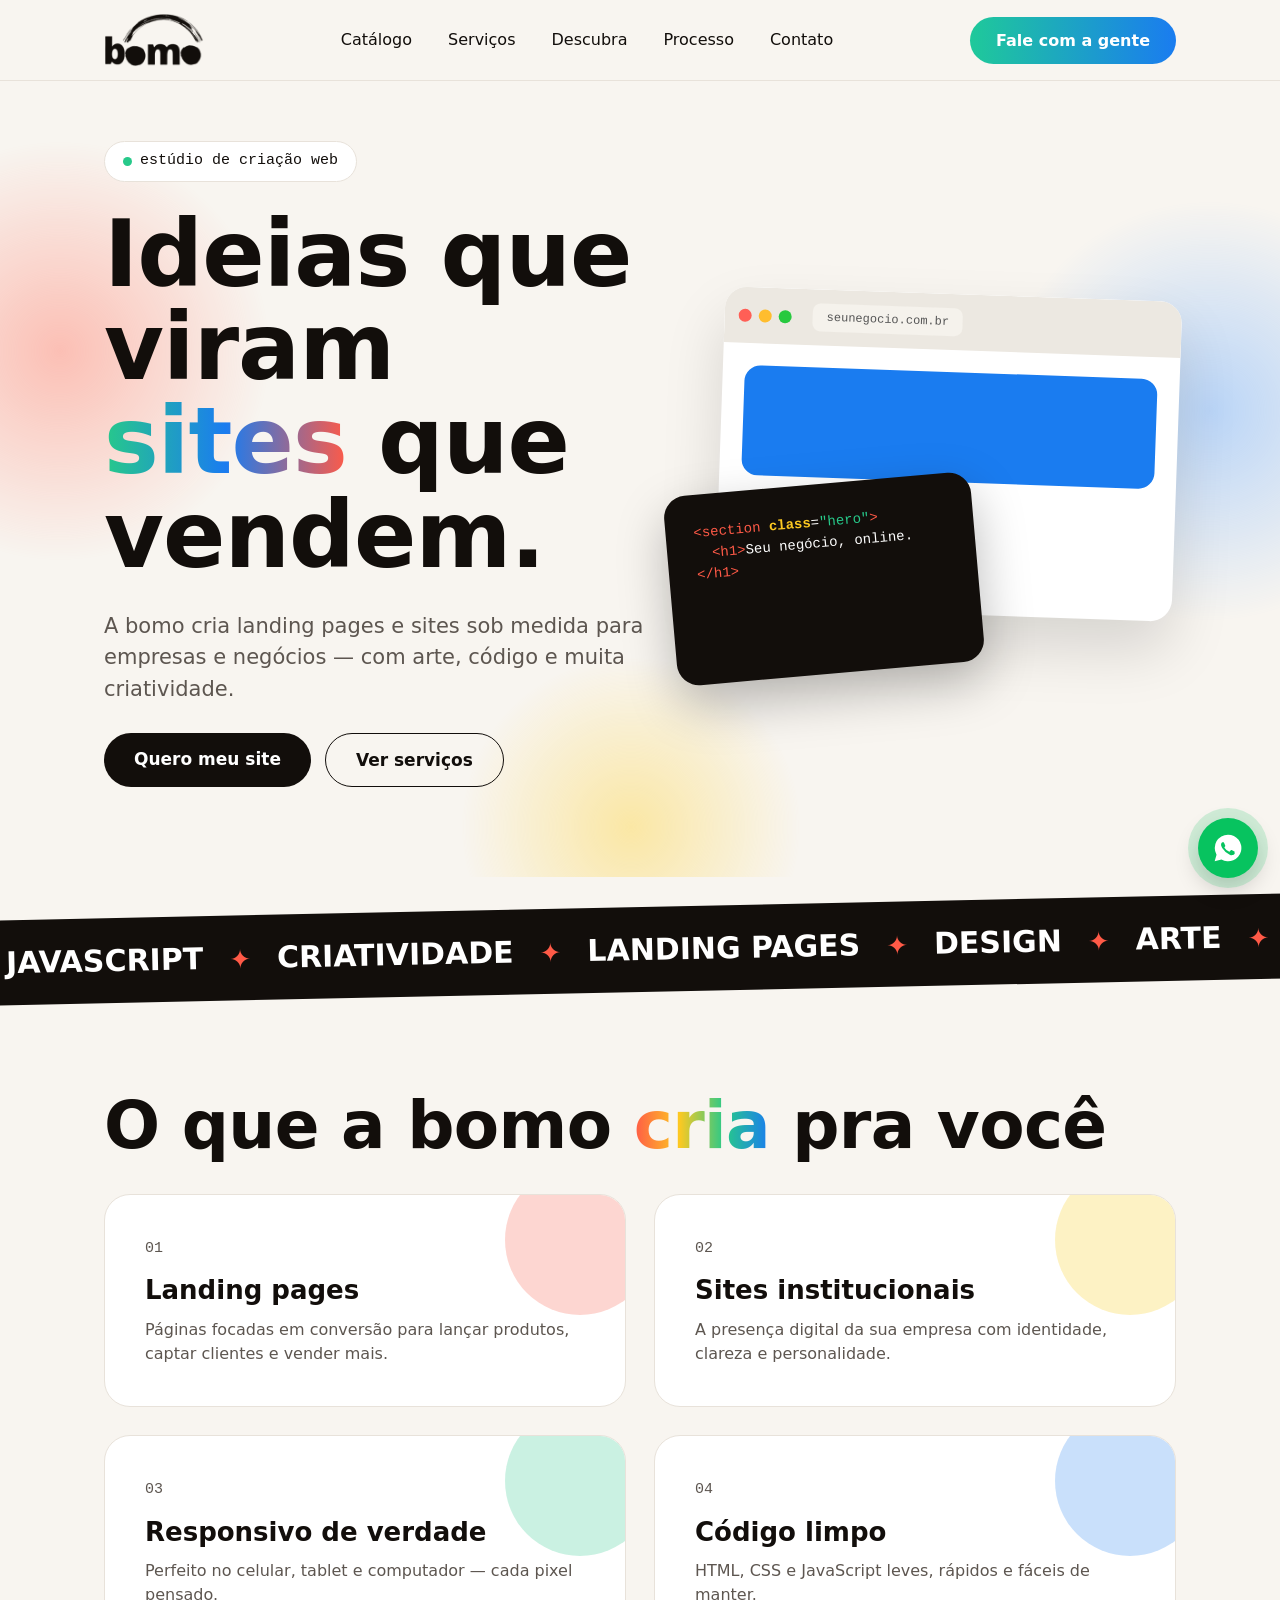
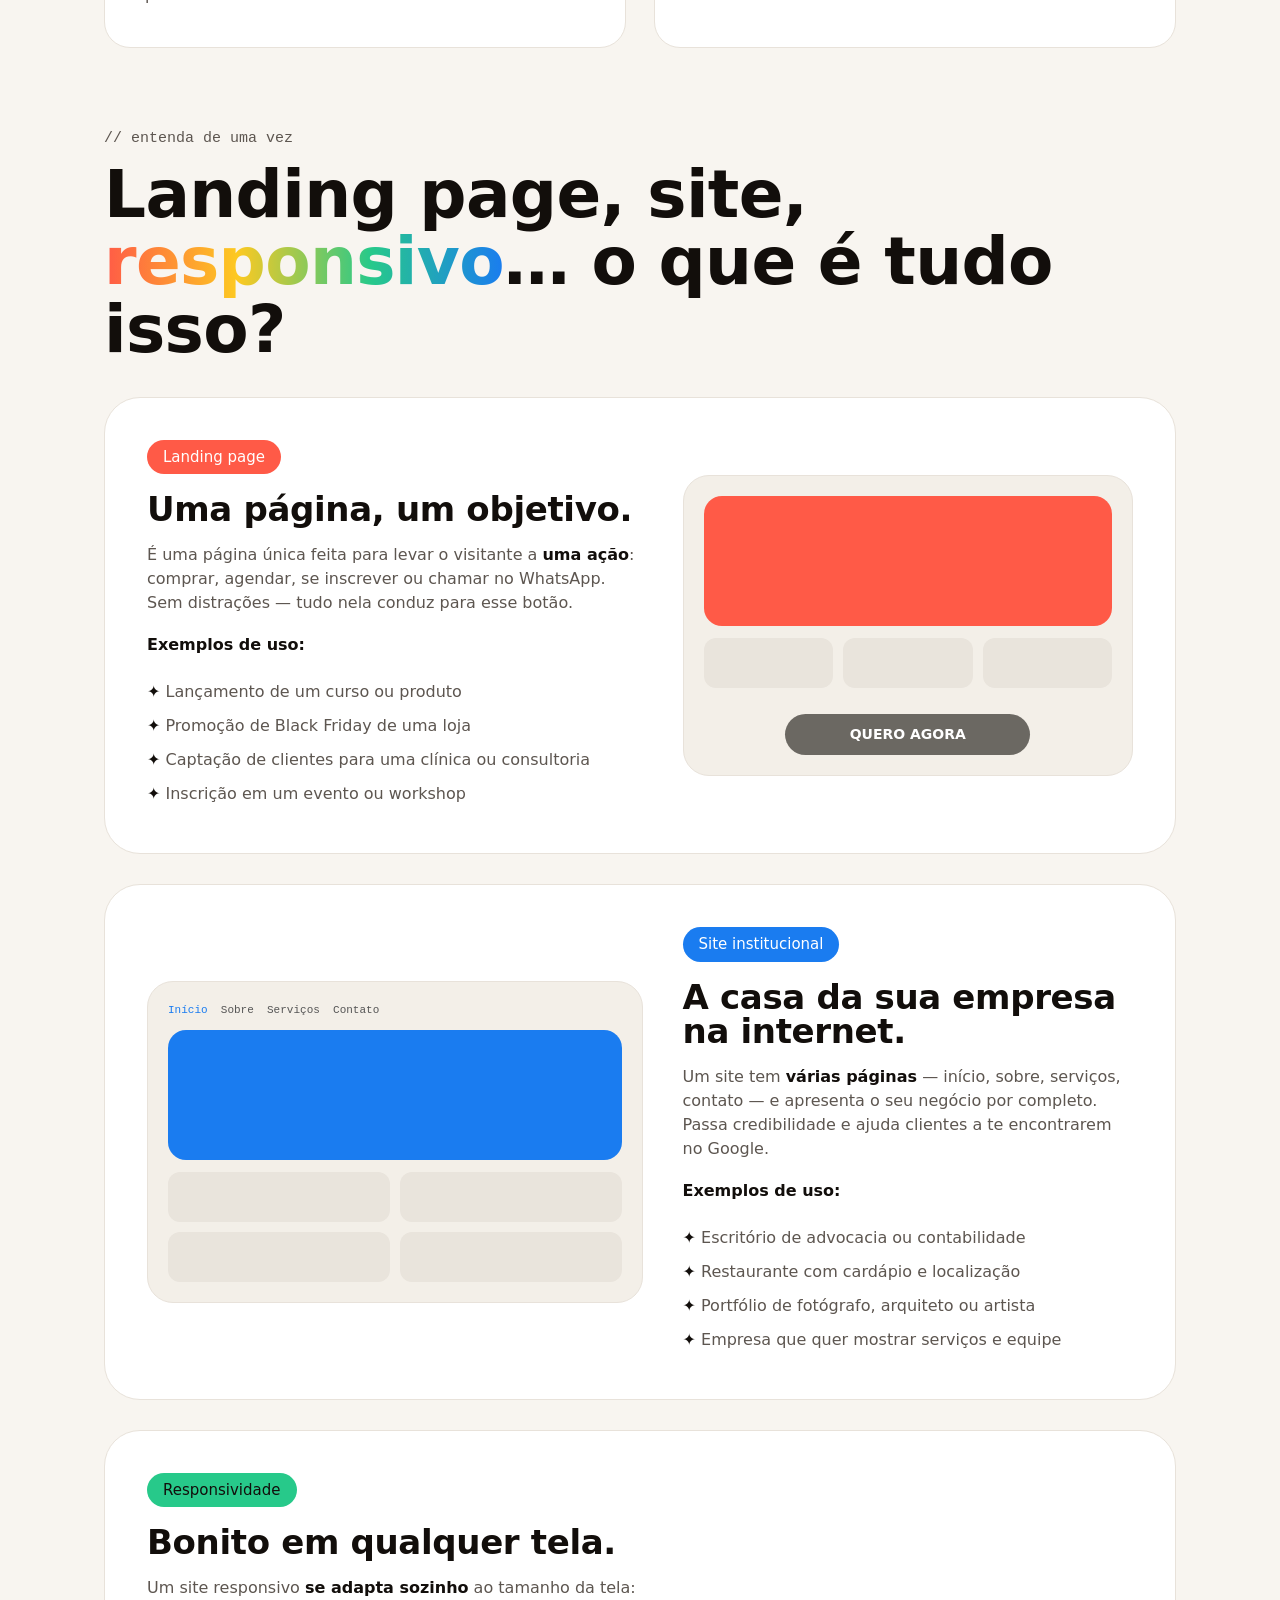
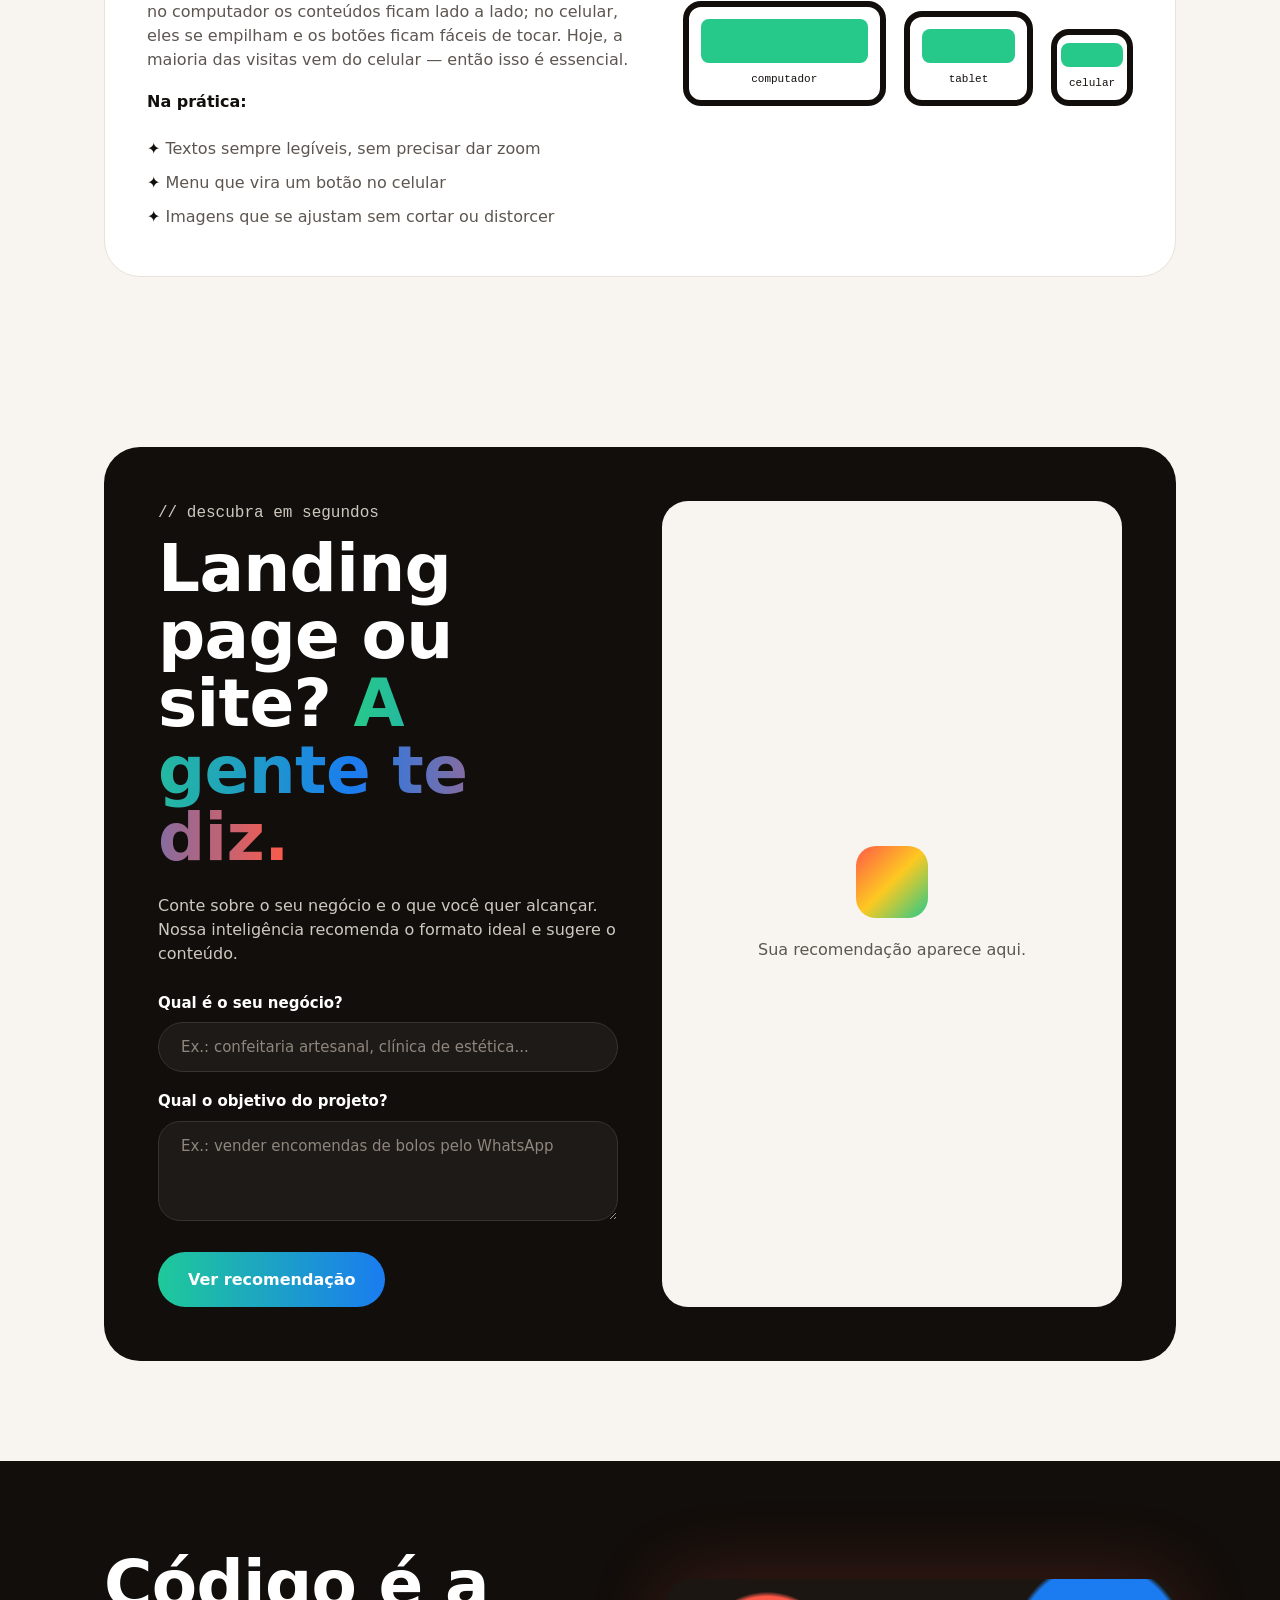
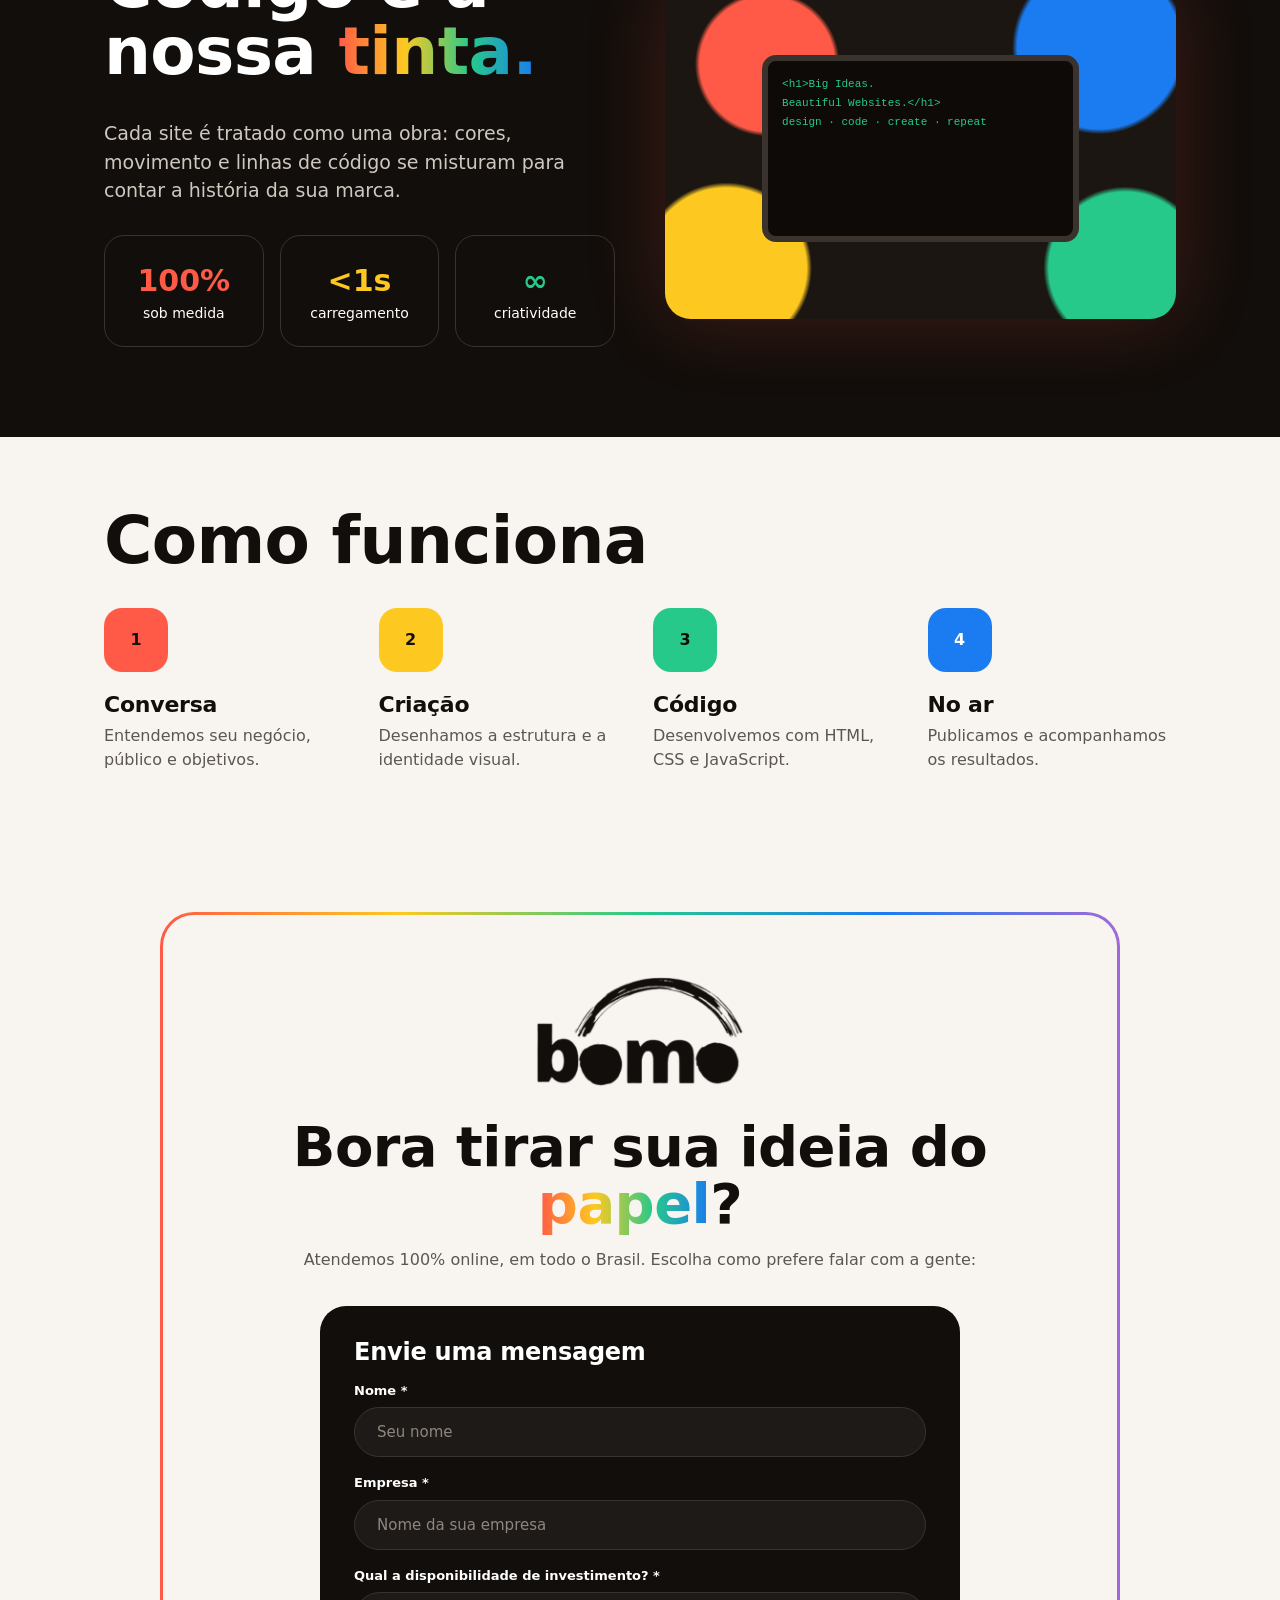
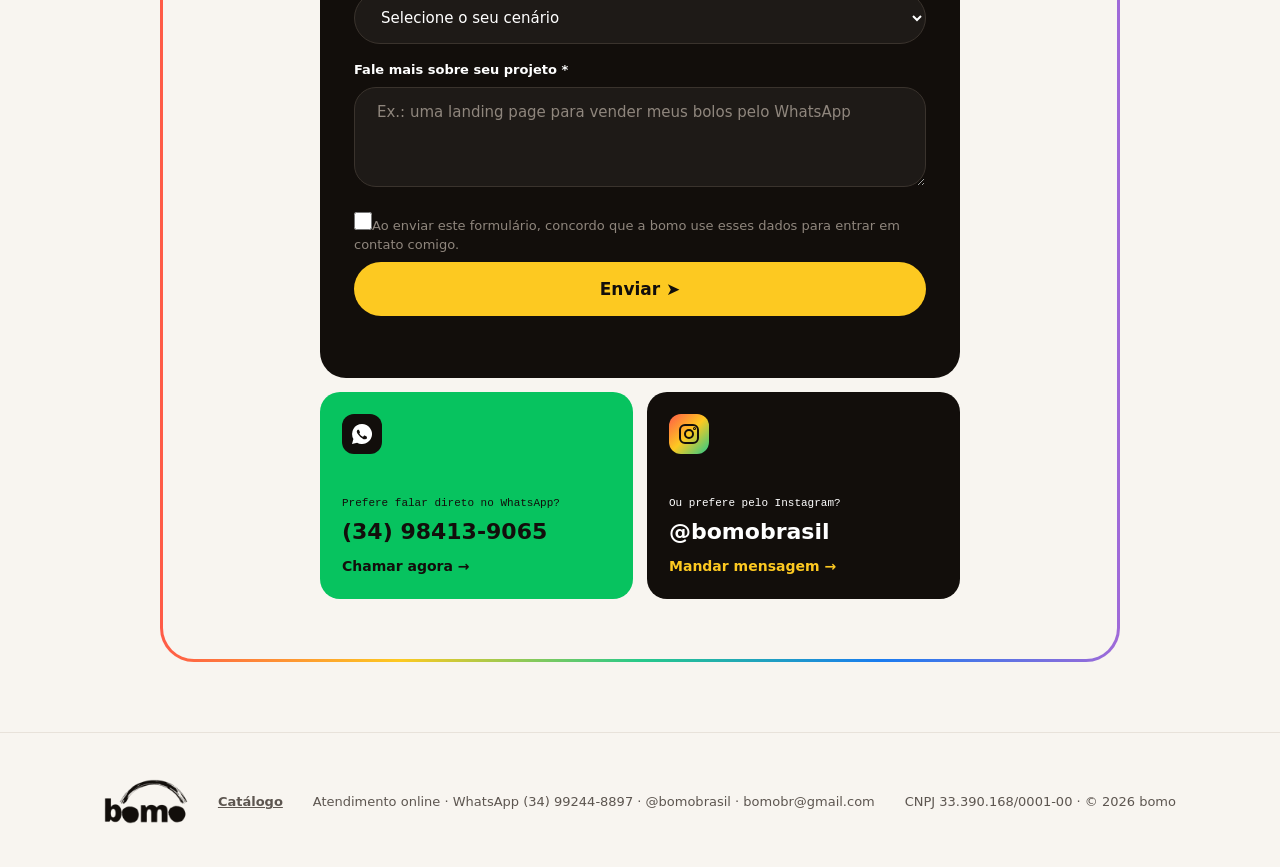
==== commit 8d5bc379: "Update index.html Alteração do número de whatsapp" ====
--- a/index.html
+++ b/index.html
@@ -14,7 +14,7 @@
 <body>
 <header><div class="w">
 <a class="logo" href="#" aria-label="bomo"><img src="img/logo.webp" alt="bomo" width="440" height="236"></a>
-<nav class="h"><a href="catalogo.html">Catálogo</a><a href="#servicos">Serviços</a><a href="#descubra">Descubra</a><a href="#processo">Processo</a><a href="#contato">Contato</a></nav>
+<nav class="h"><a class="keep" href="catalogo.html">Catálogo</a><a href="#servicos">Serviços</a><a href="#descubra">Descubra</a><a href="#processo">Processo</a><a href="#contato">Contato</a></nav>
 <a class="btn gr" href="#contato">Fale com a gente</a>
 </div></header>
 
@@ -97,17 +97,17 @@
 <button class="btn sd" type="submit">Enviar ➤</button><div class="err" id="err" role="alert"></div>
 </form>
 <div class="cc">
-<a class="wa" id="wa2" href="https://wa.me/5534984139065" target="_blank" rel="noopener noreferrer"><svg width="40" height="40" viewBox="0 0 24 24" style="background:#120e0b;border-radius:12px;padding:8px;fill:#fff"><path d="M12 2a10 10 0 0 0-8.6 15L2 22l5.1-1.3A10 10 0 1 0 12 2zm5.2 14.1c-.2.6-1.300 1.200-1.800 1.200-.5.100-1.100.100-1.800-.1a13 13 0 0 1-5.800-5.100c-.4-.7-1-1.700-1-2.600 0-.9.5-1.400.7-1.600.2-.2.4-.2.6-.2h.4c.2 0 .4 0 .6.500l.8 1.900c.1.200.1.400 0 .5l-.4.600c-.1.200-.3.300-.1.600a7 7 0 0 0 3.300 2.900c.3.100.5.100.6-.1l.8-1c.2-.2.400-.2.600-.1l1.800.9c.2.100.4.200.4.300.1.200.1.800-.1 1.300z"/></svg><small>Prefere falar direto no WhatsApp?</small><b>(34) 98413-9065</b><span>Chamar agora →</span></a>
+<a class="wa" id="wa2" href="https://wa.me/5534992448897" target="_blank" rel="noopener noreferrer"><svg width="40" height="40" viewBox="0 0 24 24" style="background:#120e0b;border-radius:12px;padding:8px;fill:#fff"><path d="M12 2a10 10 0 0 0-8.6 15L2 22l5.1-1.3A10 10 0 1 0 12 2zm5.2 14.1c-.2.6-1.300 1.200-1.800 1.200-.5.100-1.100.100-1.800-.1a13 13 0 0 1-5.800-5.100c-.4-.7-1-1.700-1-2.600 0-.9.5-1.400.7-1.600.2-.2.4-.2.6-.2h.4c.2 0 .4 0 .6.500l.8 1.900c.1.200.1.400 0 .5l-.4.600c-.1.200-.3.300-.1.600a7 7 0 0 0 3.300 2.900c.3.100.5.100.6-.1l.8-1c.2-.2.400-.2.600-.1l1.800.9c.2.100.4.200.4.300.1.200.1.800-.1 1.300z"/></svg><small>Prefere falar direto no WhatsApp?</small><b>(34) 98413-9065</b><span>Chamar agora →</span></a>
 <a class="ig" href="https://instagram.com/bomobrasil" target="_blank" rel="noopener noreferrer"><svg width="40" height="40" viewBox="0 0 24 24" style="background:linear-gradient(135deg,#ff5a47,#fdc921,#27c98a);border-radius:12px;padding:8px;fill:none;stroke:#120e0b;stroke-width:2"><rect x="3" y="3" width="18" height="18" rx="5"/><circle cx="12" cy="12" r="4"/><circle cx="17.500" cy="6.500" r=".5"/></svg><small>Ou prefere pelo Instagram?</small><b>@bomobrasil</b><span>Mandar mensagem →</span></a>
 </div></div></div></section>
 </main>
 
 
 <footer><div class="w"><a class="logo" href="#" aria-label="bomo"><img src="img/logo.webp" alt="bomo" width="440" height="236"></a><a href="catalogo.html" style="color:inherit;font-weight:700">Catálogo</a>
-<span>Atendimento online · WhatsApp (34) 98413-9065 · @bomobrasil · bomobr@gmail.com</span>
+<span>Atendimento online · WhatsApp (34) 99244-8897 · @bomobrasil · bomobr@gmail.com</span>
 <span>CNPJ 33.390.168/0001-00 · © 2026 bomo</span></div></footer>
 
-<a class="fab" id="fab" href="https://wa.me/5534984139065" target="_blank" rel="noopener noreferrer" aria-label="WhatsApp"><svg viewBox="0 0 24 24"><path d="M12 2a10 10 0 0 0-8.600 15L2 22l5.100-1.300A10 10 0 1 0 12 2zm5.200 14.100c-.2.600-1.300 1.200-1.800 1.200-.5.100-1.100.100-1.800-.1a13 13 0 0 1-5.800-5.100c-.4-.7-1-1.700-1-2.600 0-.9.5-1.400.7-1.600.2-.2.4-.2.6-.2h.4c.2 0 .4 0 .6.500l.8 1.900c.1.200.1.400 0 .5l-.4.600c-.1.200-.3.300-.1.600a7 7 0 0 0 3.300 2.900c.3.100.5.100.6-.1l.8-1c.2-.2.400-.2.600-.1l1.800.9c.2.100.4.200.4.300.1.200.1.800-.1 1.300z"/></svg></a>
+<a class="fab" id="fab" href="https://wa.me/5534992448897" target="_blank" rel="noopener noreferrer" aria-label="WhatsApp"><svg viewBox="0 0 24 24"><path d="M12 2a10 10 0 0 0-8.600 15L2 22l5.100-1.300A10 10 0 1 0 12 2zm5.200 14.100c-.2.600-1.300 1.200-1.800 1.200-.5.100-1.100.100-1.800-.1a13 13 0 0 1-5.800-5.100c-.4-.7-1-1.700-1-2.600 0-.9.5-1.400.7-1.600.2-.2.4-.2.6-.2h.4c.2 0 .4 0 .6.500l.8 1.900c.1.200.1.400 0 .5l-.4.600c-.1.200-.3.300-.1.600a7 7 0 0 0 3.300 2.900c.3.100.5.100.6-.1l.8-1c.2-.2.400-.2.600-.1l1.800.9c.2.100.4.200.4.300.1.200.1.800-.1 1.300z"/></svg></a>
 
 <script src="js/main.js"></script>
 </body>
--- a/css/style.css
+++ b/css/style.css
@@ -103,7 +103,7 @@
 .fab{position:fixed;right:22px;bottom:calc(22px + env(safe-area-inset-bottom,0px));z-index:30;width:60px;height:60px;border-radius:50%;background:#07c35f;display:grid;place-items:center;box-shadow:0 0 0 10px #07c35f2a,0 10px 24px #0003}
 .fab svg{width:32px;height:32px;fill:#fff}
 .cat .home,body:not(.cat) .catv{display:none}
-@media(max-width:860px){nav{display:none}header .w{height:70px}.hero .w,.ex,.dark,.ink .w,.g2,.cc{grid-template-columns:1fr}.mock{height:360px}.steps{grid-template-columns:1fr 1fr}.ex.rv .art{order:0}.dark,.ex{padding:28px}.tri{grid-template-columns:1fr}.fm{padding:24px}.ct{padding:40px 16px}}
+@media(max-width:860px){nav{gap:14px}nav a:not(.keep){display:none}header .w{height:70px}.hero .w,.ex,.dark,.ink .w,.g2,.cc{grid-template-columns:1fr}.mock{height:360px}.steps{grid-template-columns:1fr 1fr}.ex.rv .art{order:0}.dark,.ex{padding:28px}.tri{grid-template-columns:1fr}.fm{padding:24px}.ct{padding:40px 16px}}
 @media(prefers-reduced-motion:reduce){.mq div{animation:none}}
 
 .logo:before{display:none}
@@ -116,7 +116,7 @@
 .dev div{min-width:0}
 @media(max-width:860px){.st{gap:8px}.st div{font-size:12px;padding:16px 4px}.st b{font-size:22px}.cd{padding:30px}}
 @media(max-width:480px){
-.btn.gr{padding:11px 16px;font-size:14px}.btns .btn{width:100%;text-align:center}
+.btn.gr{padding:10px 12px;font-size:13px;white-space:nowrap}.btns .btn{width:100%;text-align:center}
 .hero{padding:36px 0 60px}.hero p.l{font-size:18px}.mock{height:330px}.br{height:250px}.code{width:82%;padding:18px;font-size:12px;min-height:0}
 .dark,.ex{padding:22px;border-radius:26px}.ct{padding:32px 14px}.fm{padding:20px}
 .steps{grid-template-columns:1fr}.mq span{font-size:22px;margin:0 16px}
@@ -124,3 +124,5 @@
 .dev{gap:10px}.dev div{font-size:8px;border-width:4px;padding:8px 4px}
 .sv{flex-direction:column;gap:14px}.cd.sv>div{width:100%}
 }
+
+@media(max-width:480px){header .w{padding:0 14px}.logo img{width:76px}nav,nav a{font-size:14px}nav{gap:10px}}
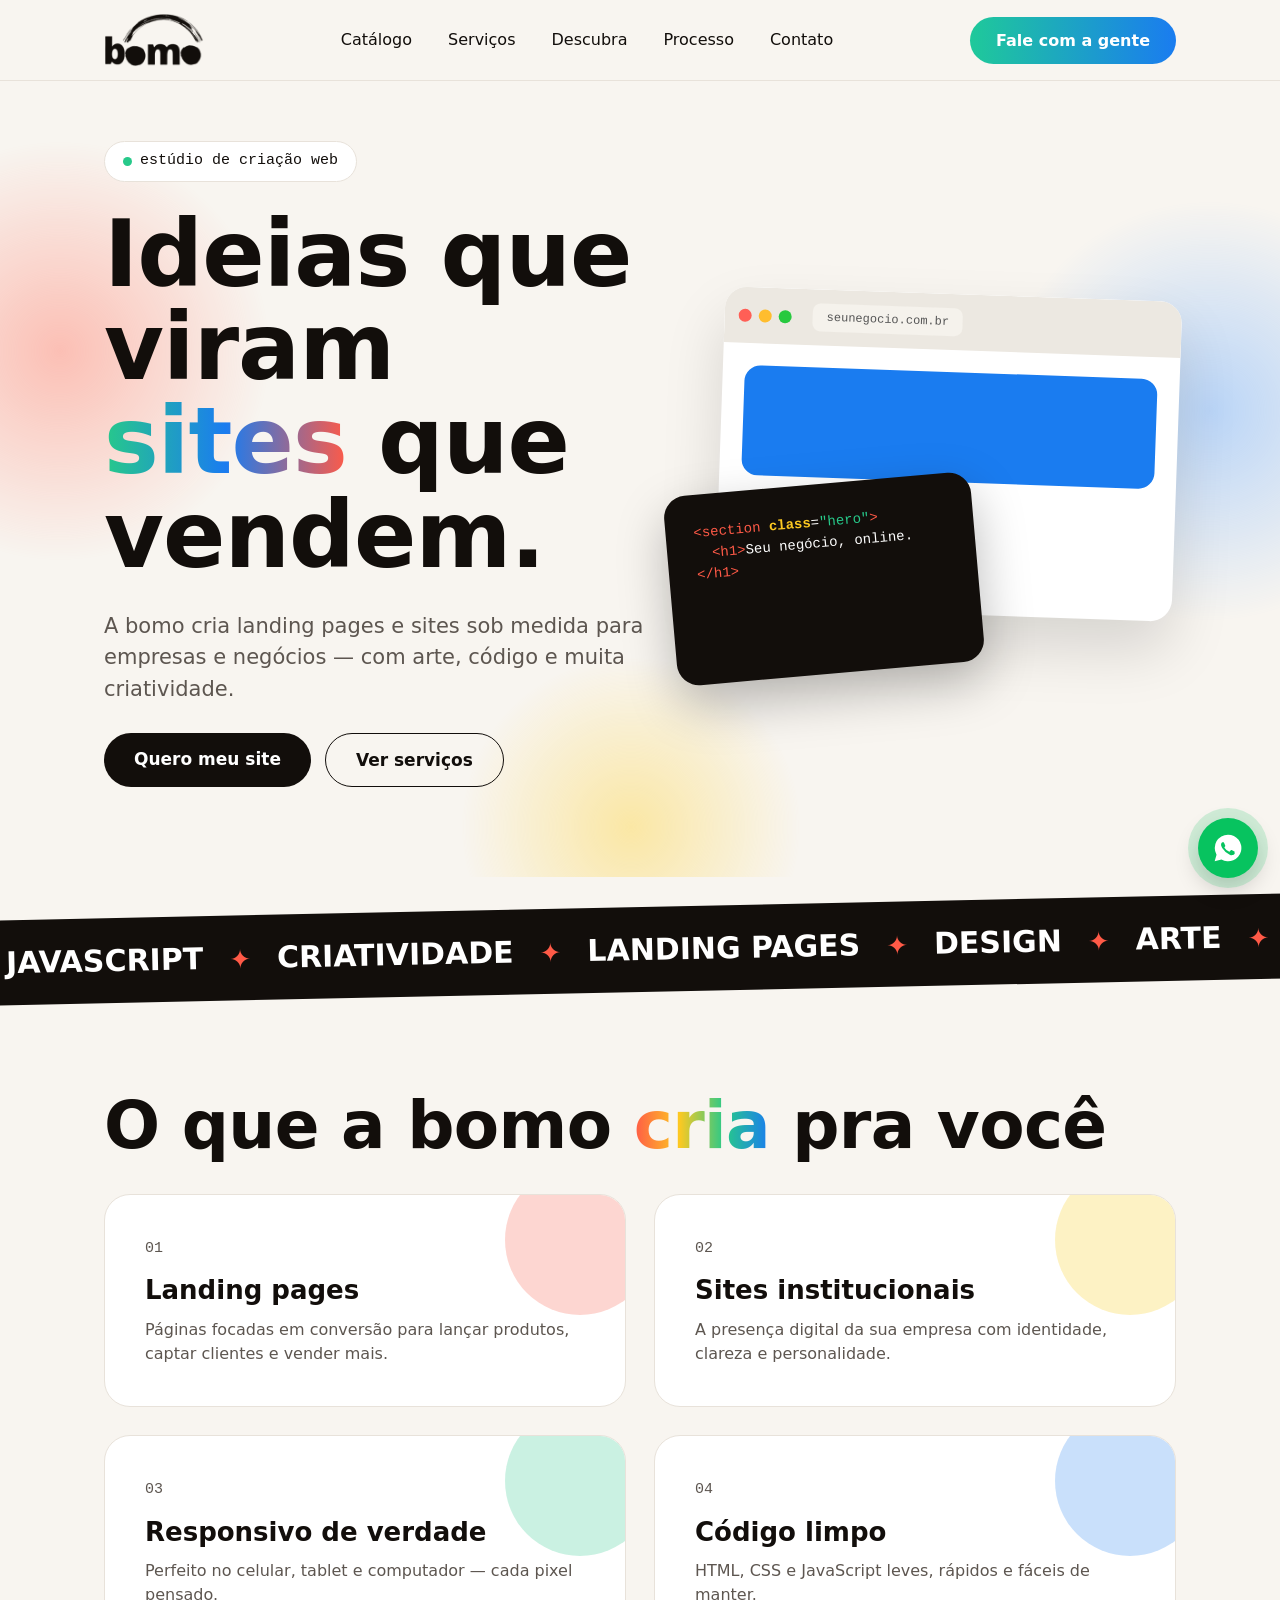
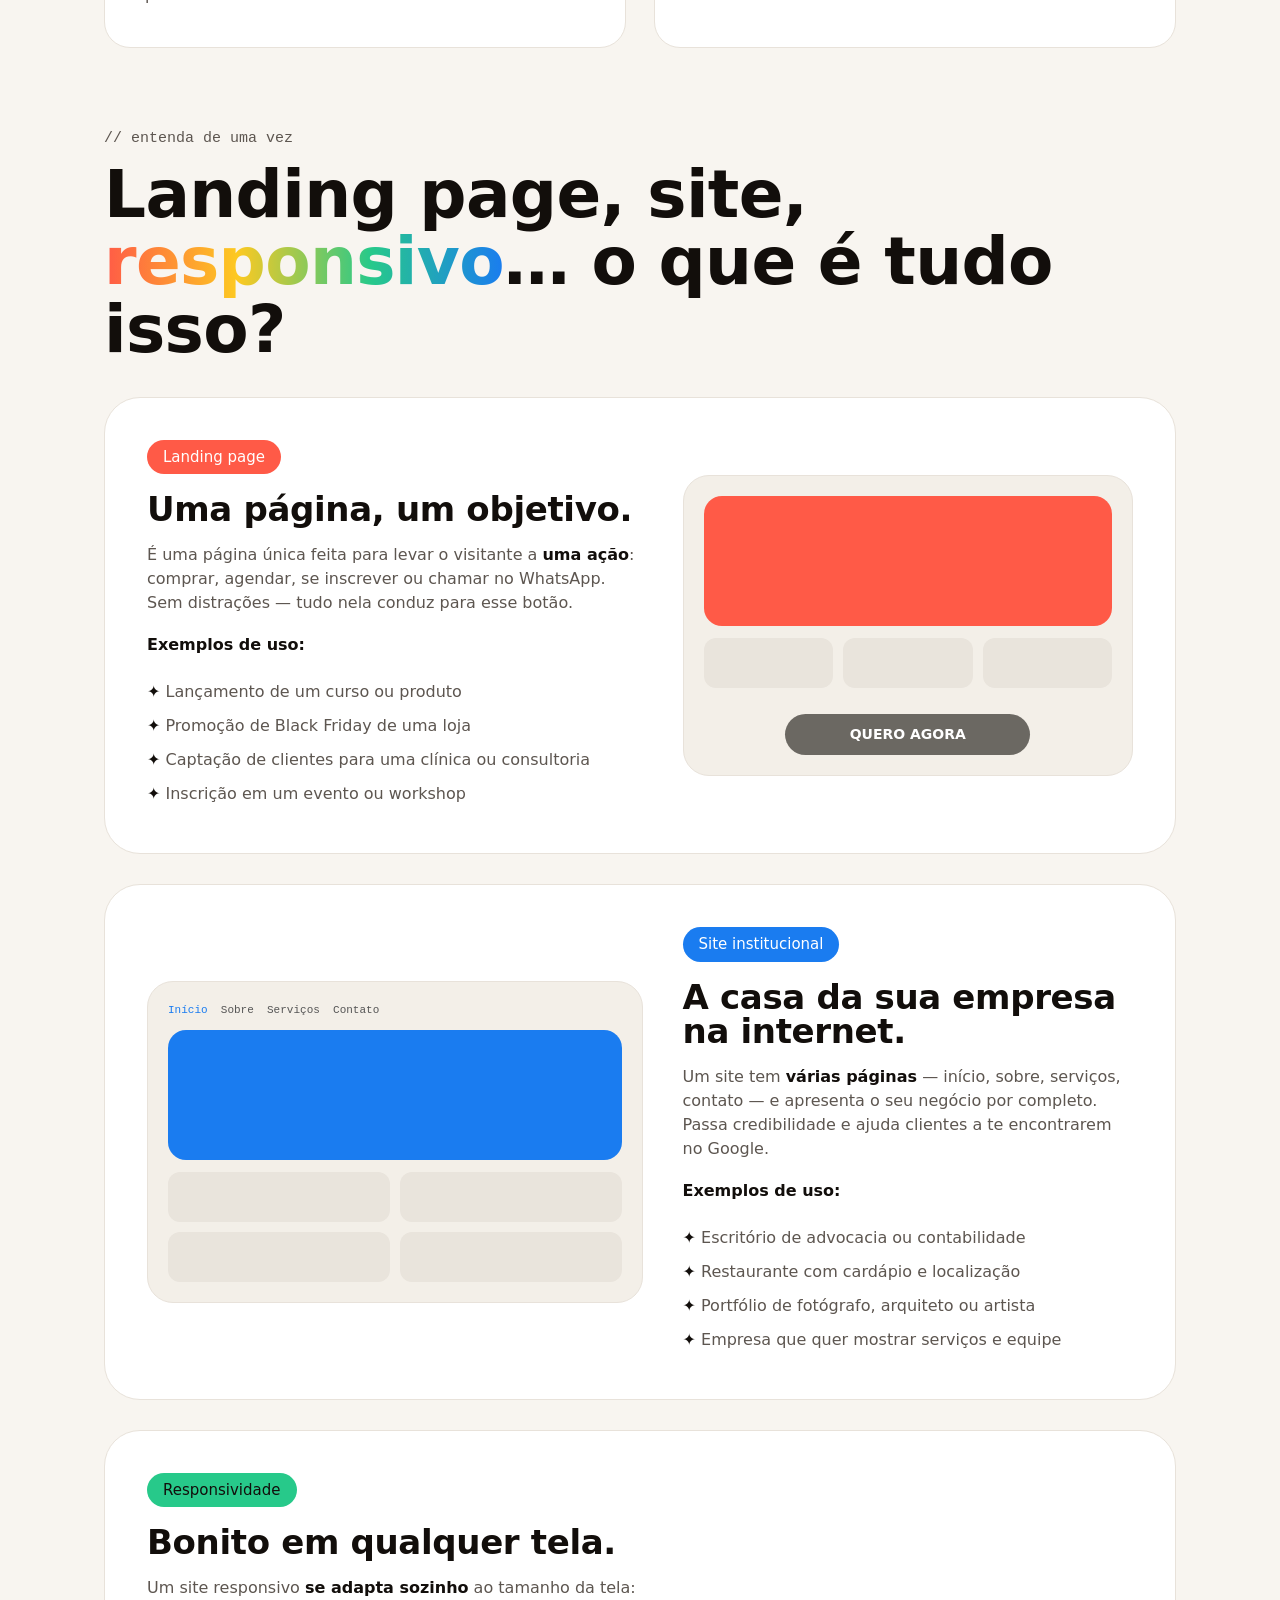
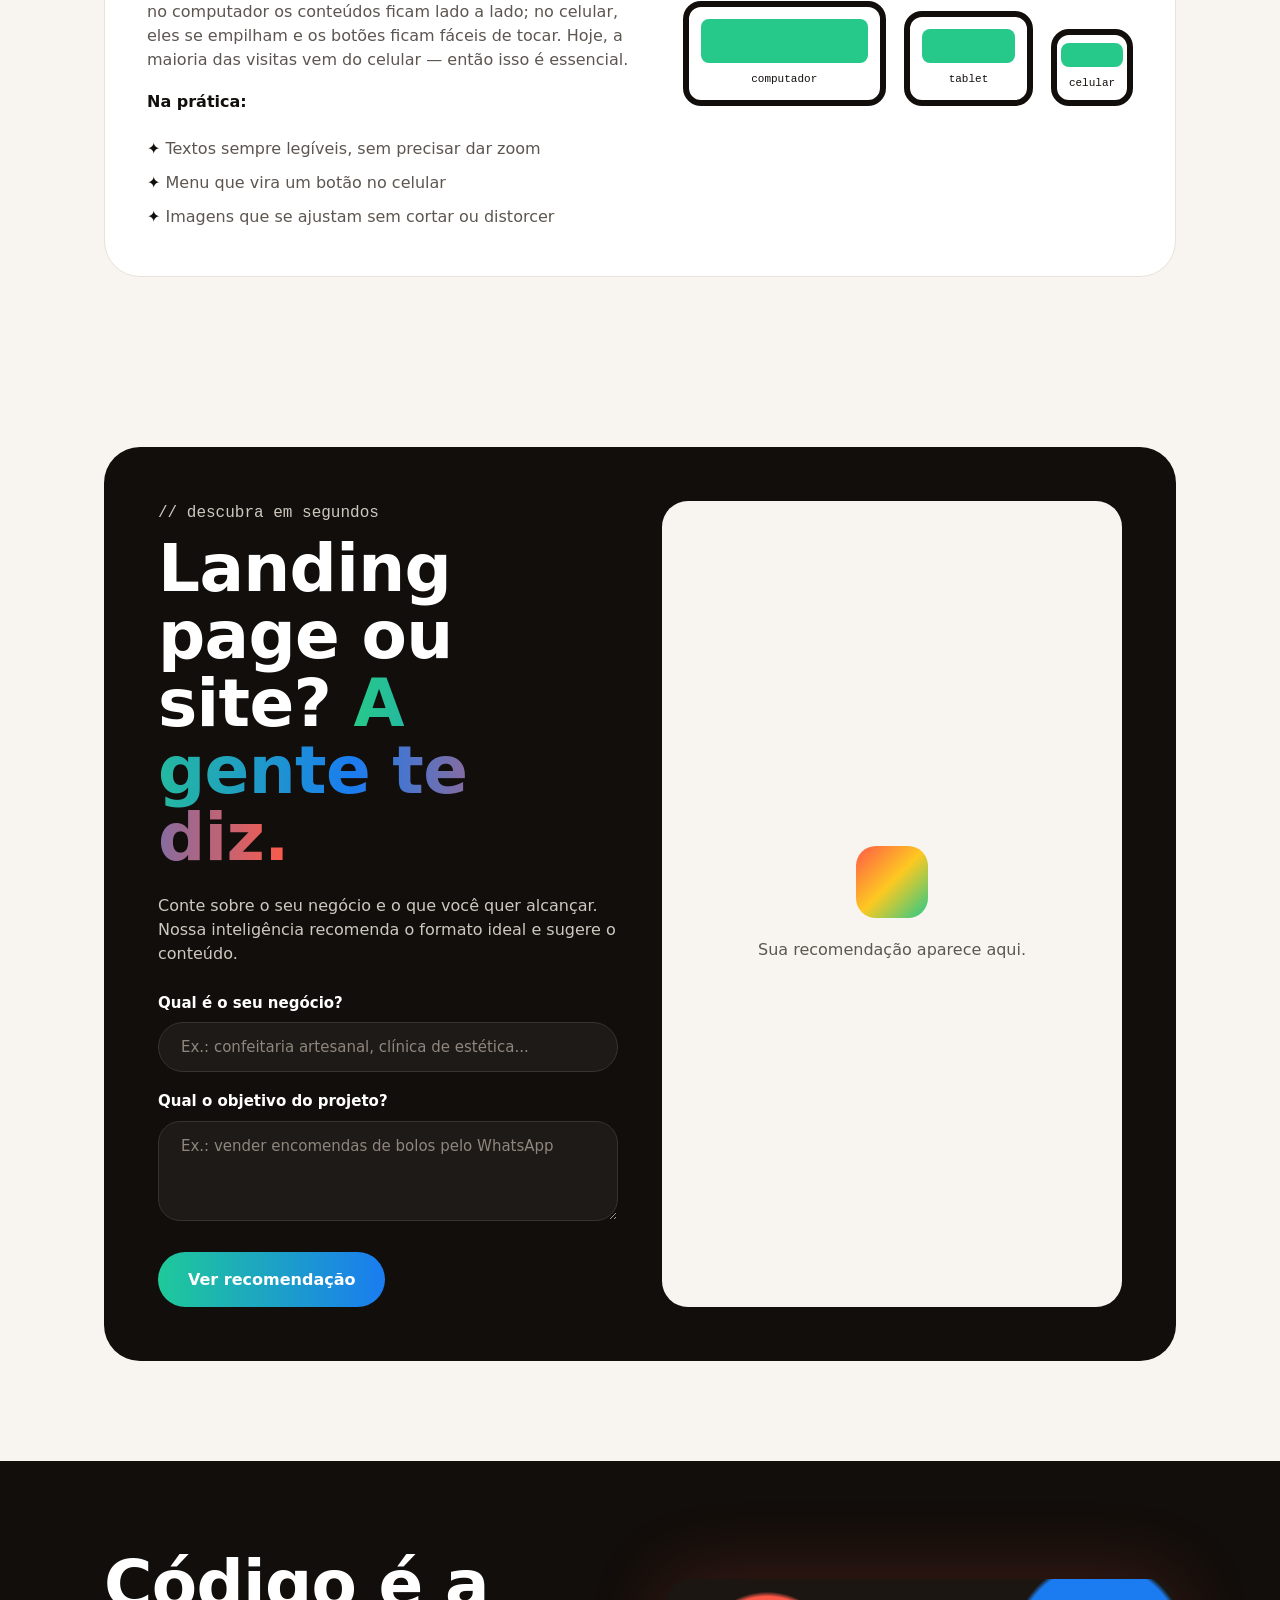
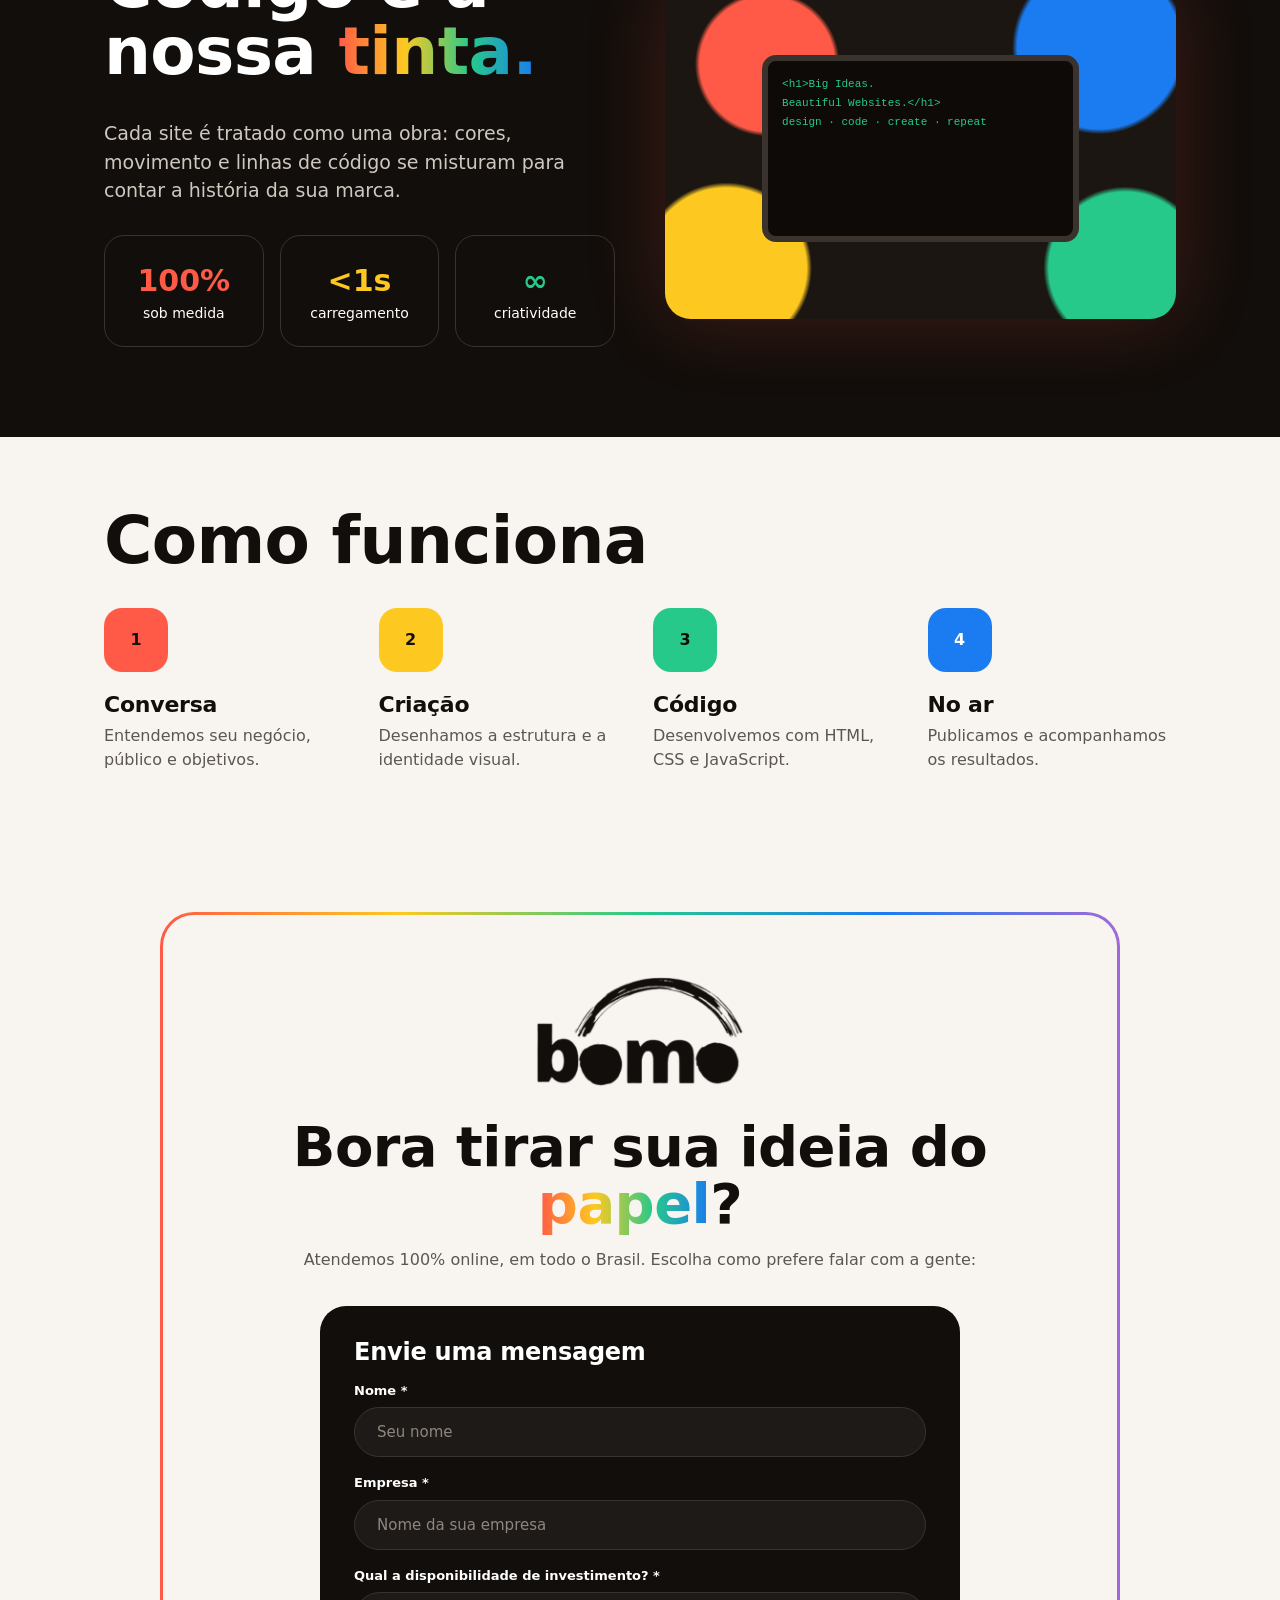
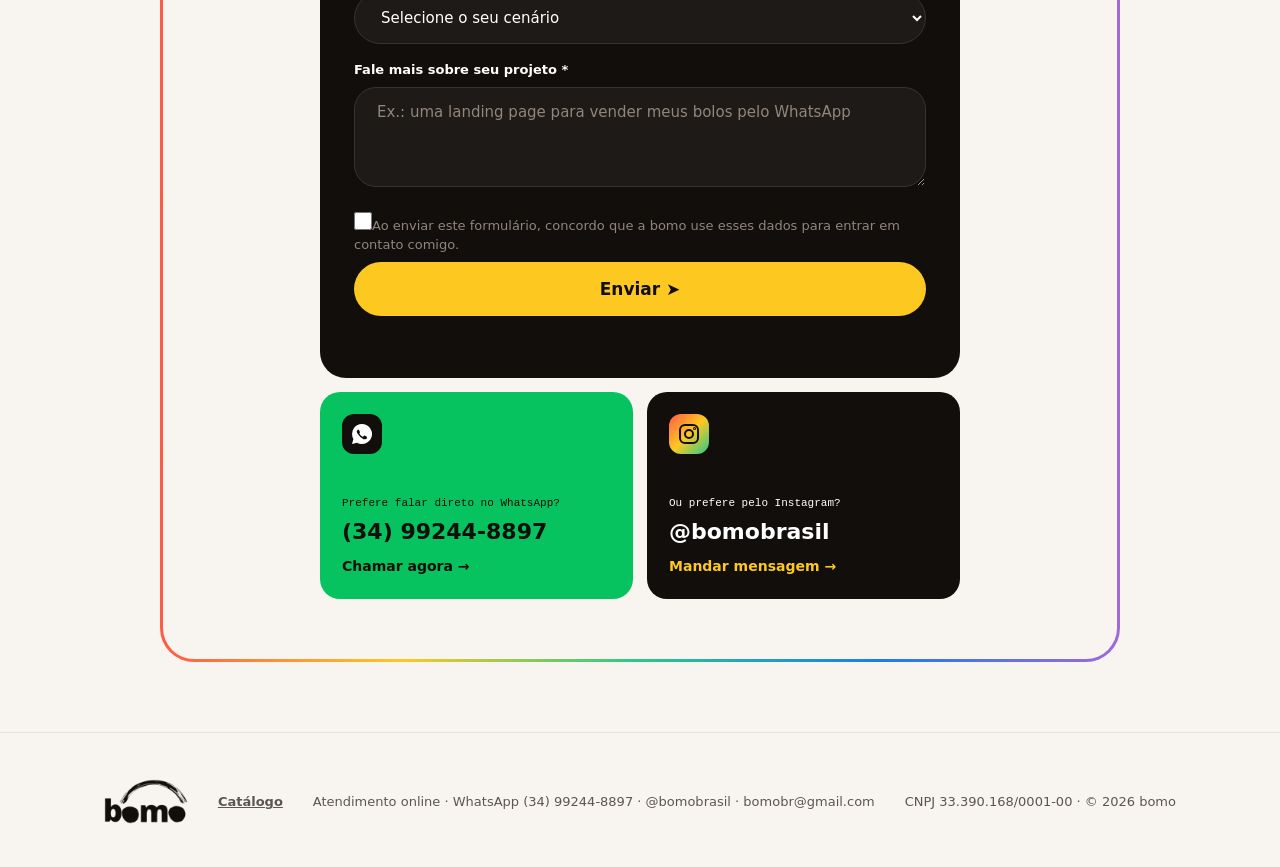
==== commit 556516d3: "Update index.html Alteração número whatsapp" ====
--- a/index.html
+++ b/index.html
@@ -97,7 +97,7 @@
 <button class="btn sd" type="submit">Enviar ➤</button><div class="err" id="err" role="alert"></div>
 </form>
 <div class="cc">
-<a class="wa" id="wa2" href="https://wa.me/5534992448897" target="_blank" rel="noopener noreferrer"><svg width="40" height="40" viewBox="0 0 24 24" style="background:#120e0b;border-radius:12px;padding:8px;fill:#fff"><path d="M12 2a10 10 0 0 0-8.6 15L2 22l5.1-1.3A10 10 0 1 0 12 2zm5.2 14.1c-.2.6-1.300 1.200-1.800 1.200-.5.100-1.100.100-1.800-.1a13 13 0 0 1-5.800-5.100c-.4-.7-1-1.700-1-2.600 0-.9.5-1.400.7-1.600.2-.2.4-.2.6-.2h.4c.2 0 .4 0 .6.500l.8 1.900c.1.200.1.400 0 .5l-.4.600c-.1.200-.3.300-.1.600a7 7 0 0 0 3.300 2.900c.3.100.5.100.6-.1l.8-1c.2-.2.400-.2.600-.1l1.800.9c.2.100.4.200.4.300.1.200.1.800-.1 1.300z"/></svg><small>Prefere falar direto no WhatsApp?</small><b>(34) 98413-9065</b><span>Chamar agora →</span></a>
+<a class="wa" id="wa2" href="https://wa.me/5534992448897" target="_blank" rel="noopener noreferrer"><svg width="40" height="40" viewBox="0 0 24 24" style="background:#120e0b;border-radius:12px;padding:8px;fill:#fff"><path d="M12 2a10 10 0 0 0-8.6 15L2 22l5.1-1.3A10 10 0 1 0 12 2zm5.2 14.1c-.2.6-1.300 1.200-1.800 1.200-.5.100-1.100.100-1.800-.1a13 13 0 0 1-5.800-5.100c-.4-.7-1-1.700-1-2.600 0-.9.5-1.400.7-1.600.2-.2.4-.2.6-.2h.4c.2 0 .4 0 .6.500l.8 1.900c.1.200.1.400 0 .5l-.4.600c-.1.200-.3.300-.1.600a7 7 0 0 0 3.300 2.900c.3.100.5.100.6-.1l.8-1c.2-.2.400-.2.600-.1l1.800.9c.2.100.4.200.4.300.1.200.1.800-.1 1.300z"/></svg><small>Prefere falar direto no WhatsApp?</small><b>(34) 99244-8897</b><span>Chamar agora →</span></a>
 <a class="ig" href="https://instagram.com/bomobrasil" target="_blank" rel="noopener noreferrer"><svg width="40" height="40" viewBox="0 0 24 24" style="background:linear-gradient(135deg,#ff5a47,#fdc921,#27c98a);border-radius:12px;padding:8px;fill:none;stroke:#120e0b;stroke-width:2"><rect x="3" y="3" width="18" height="18" rx="5"/><circle cx="12" cy="12" r="4"/><circle cx="17.500" cy="6.500" r=".5"/></svg><small>Ou prefere pelo Instagram?</small><b>@bomobrasil</b><span>Mandar mensagem →</span></a>
 </div></div></div></section>
 </main>
